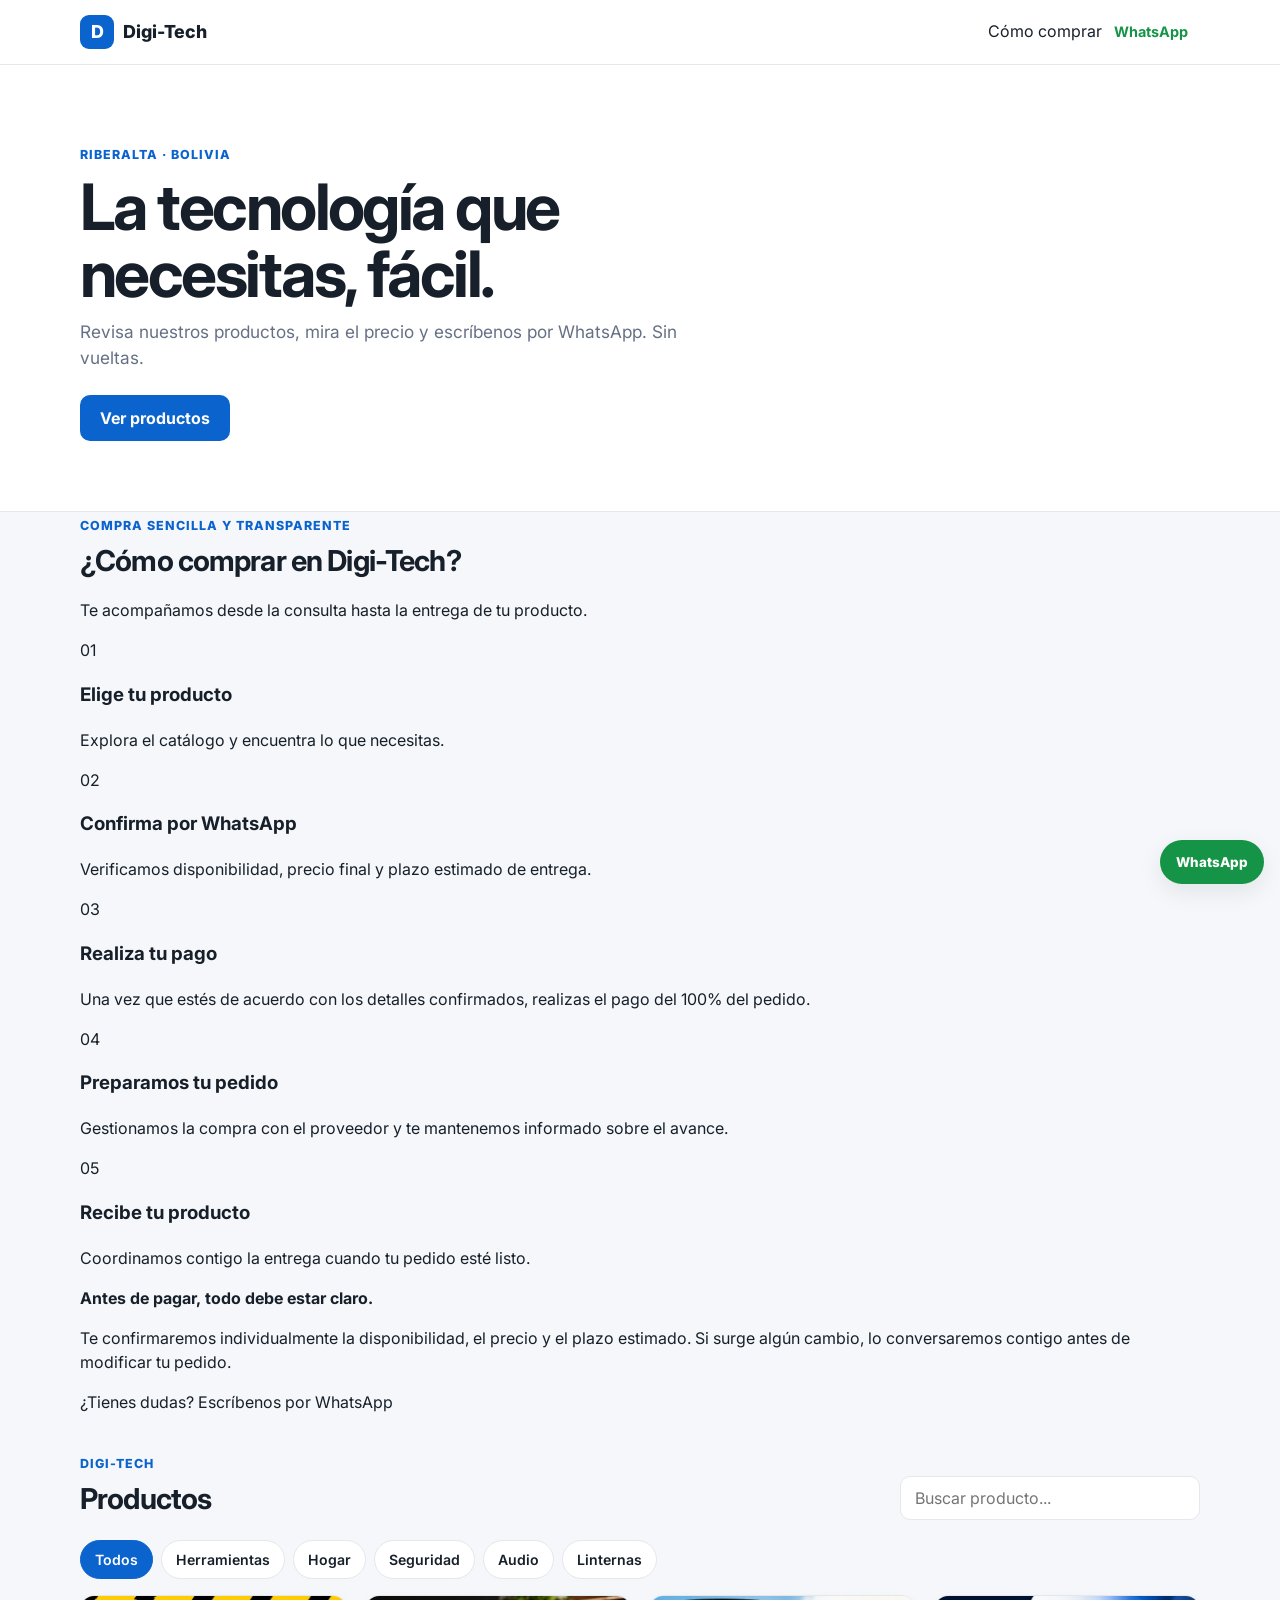
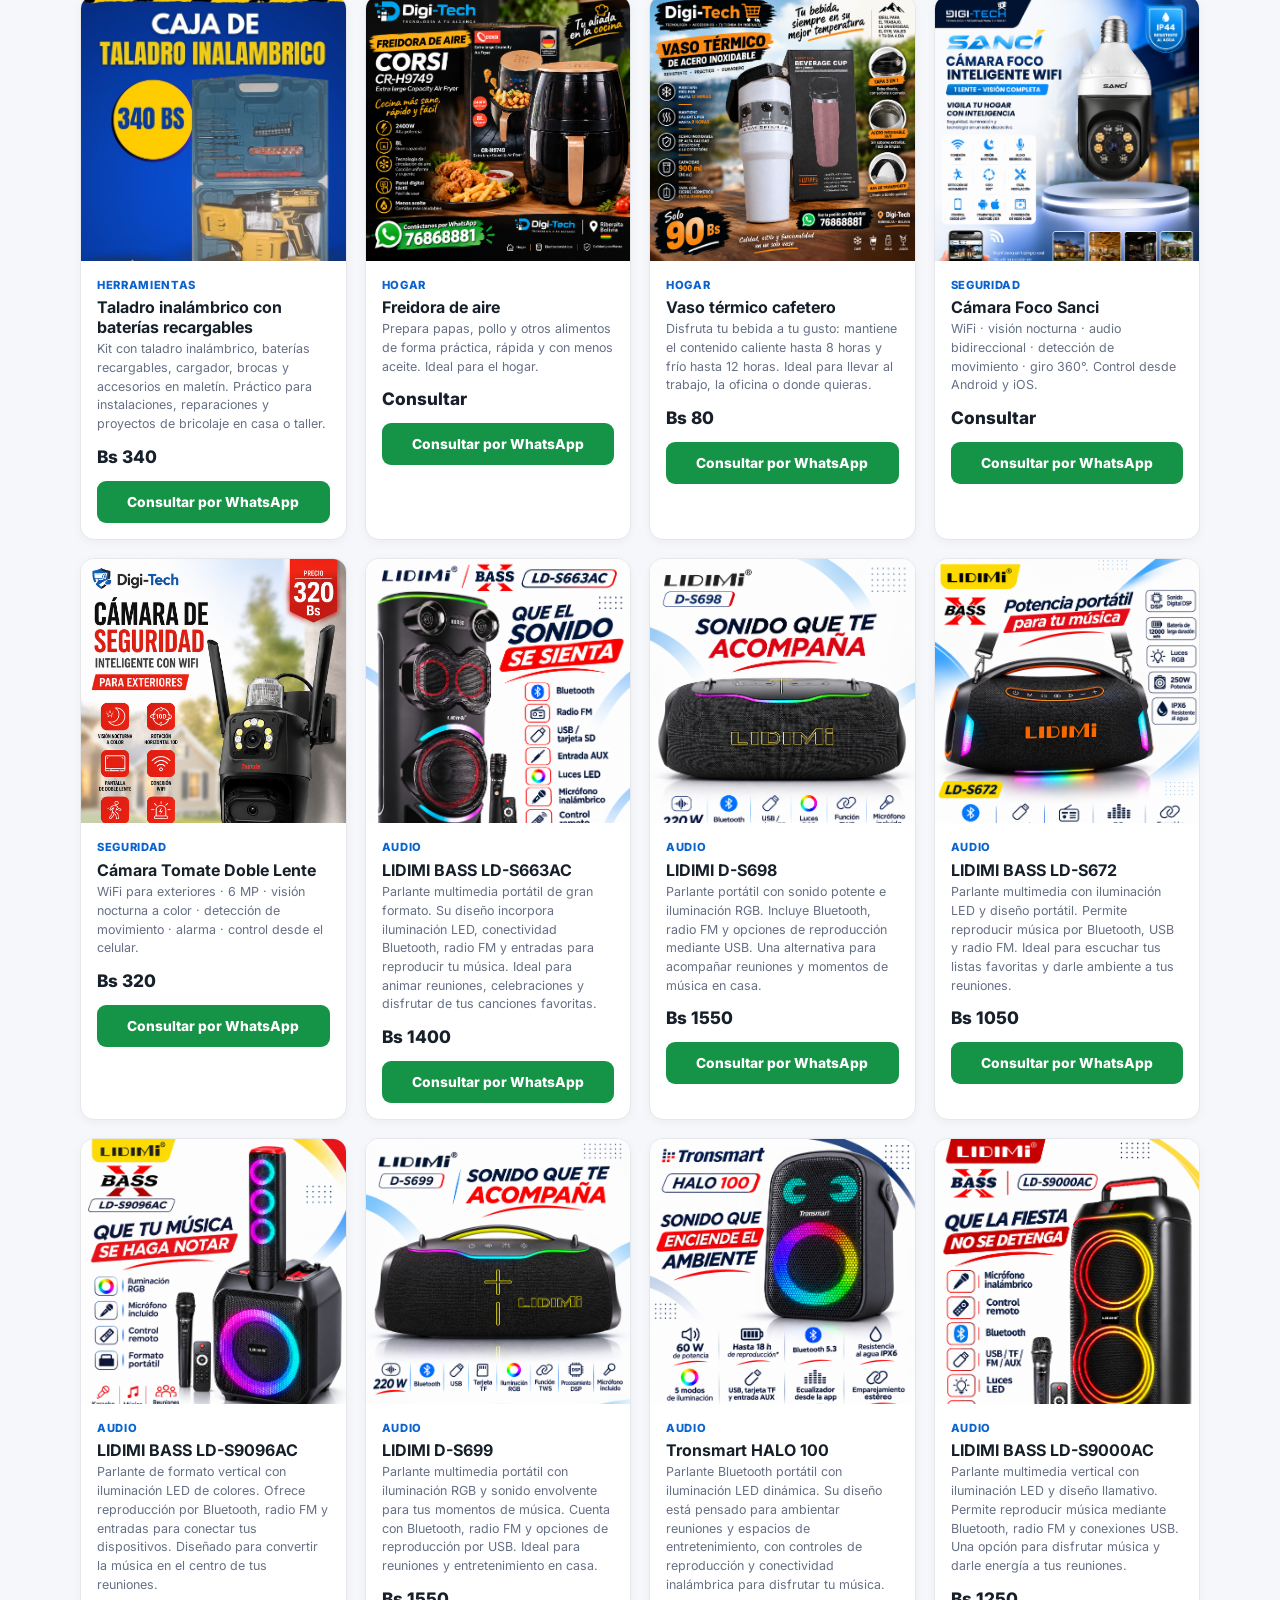
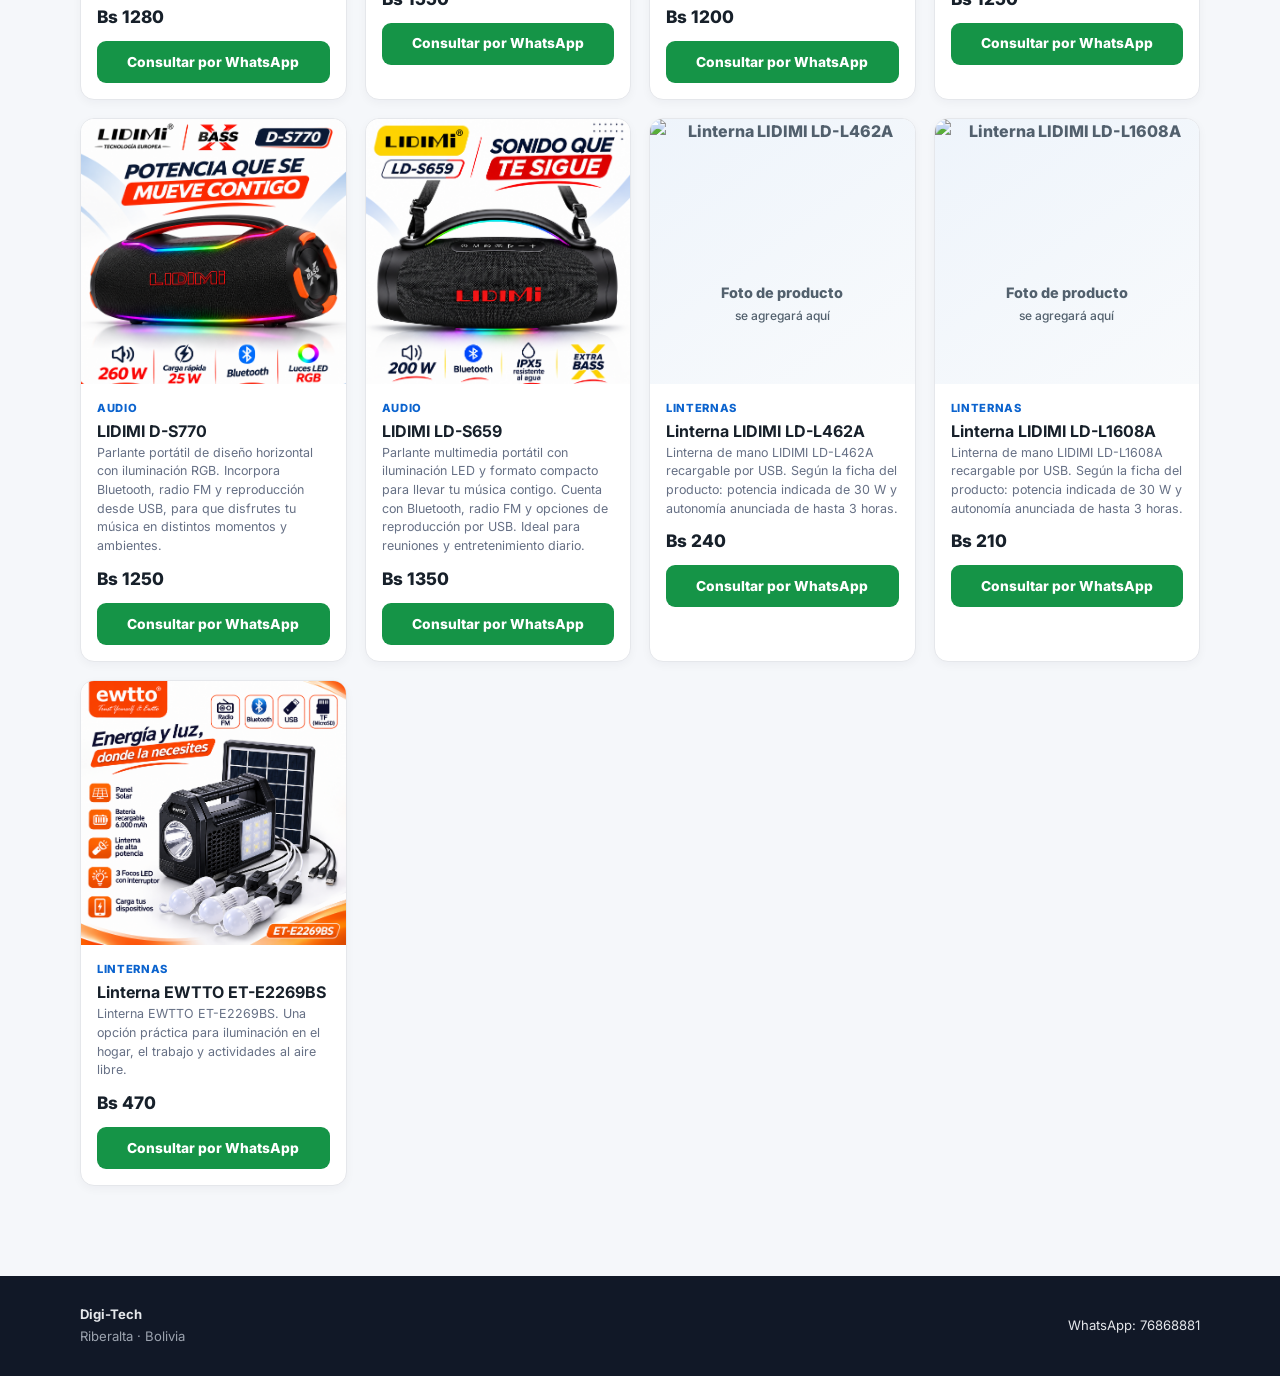
==== index.html @ 5ad784a1 "Add transparent how-to-buy section to catalog" ====
<!doctype html>
<html lang="es">
<head>
  <meta charset="UTF-8">
  <meta name="viewport" content="width=device-width, initial-scale=1.0">
  <meta name="description" content="Digi-Tech Riberalta - tecnología y accesorios. Compra fácil por WhatsApp.">
  <meta name="theme-color" content="#0b63ce">
  <title>Digi-Tech Riberalta</title>
  <link rel="preconnect" href="https://fonts.googleapis.com">
  <link rel="preconnect" href="https://fonts.gstatic.com" crossorigin>
  <link href="https://fonts.googleapis.com/css2?family=Inter:wght@400;500;600;700;800&display=swap" rel="stylesheet">
  <link rel="stylesheet" href="styles.css?v=3">
</head>
<body>
  <header class="site-header">
    <div class="container header-inner">
      <a class="brand" href="#inicio" aria-label="Digi-Tech inicio">
        <span class="brand-mark">D</span>
        <span>Digi-Tech</span>
      </a>
      <nav class="header-actions" aria-label="Navegación principal"><a class="header-howto" href="#como-comprar">Cómo comprar</a><a class="header-whatsapp" href="https://wa.me/59176868881" target="_blank" rel="noopener">WhatsApp</a></nav>
    </div>
  </header>

  <main id="inicio">
    <section class="hero">
      <div class="container hero-inner">
        <div>
          <span class="eyebrow">Riberalta · Bolivia</span>
          <h1>La tecnología que necesitas, fácil.</h1>
          <p>Revisa nuestros productos, mira el precio y escríbenos por WhatsApp. Sin vueltas.</p>
          <a class="primary-button" href="#productos">Ver productos</a>
        </div>
      </div>
    </section>

    <section class="how-to-buy" id="como-comprar">
      <div class="container">
        <div class="how-to-heading">
          <span class="eyebrow">Compra sencilla y transparente</span>
          <h2>¿Cómo comprar en Digi-Tech?</h2>
          <p>Te acompañamos desde la consulta hasta la entrega de tu producto.</p>
        </div>
        <div class="buy-steps">
          <article class="buy-step"><span class="step-number">01</span><div><h3>Elige tu producto</h3><p>Explora el catálogo y encuentra lo que necesitas.</p></div></article>
          <article class="buy-step"><span class="step-number">02</span><div><h3>Confirma por WhatsApp</h3><p>Verificamos disponibilidad, precio final y plazo estimado de entrega.</p></div></article>
          <article class="buy-step"><span class="step-number">03</span><div><h3>Realiza tu pago</h3><p>Una vez que estés de acuerdo con los detalles confirmados, realizas el pago del 100% del pedido.</p></div></article>
          <article class="buy-step"><span class="step-number">04</span><div><h3>Preparamos tu pedido</h3><p>Gestionamos la compra con el proveedor y te mantenemos informado sobre el avance.</p></div></article>
          <article class="buy-step"><span class="step-number">05</span><div><h3>Recibe tu producto</h3><p>Coordinamos contigo la entrega cuando tu pedido esté listo.</p></div></article>
        </div>
        <div class="buy-note">
          <strong>Antes de pagar, todo debe estar claro.</strong>
          <p>Te confirmaremos individualmente la disponibilidad, el precio y el plazo estimado. Si surge algún cambio, lo conversaremos contigo antes de modificar tu pedido.</p>
        </div>
        <a class="howto-contact" href="https://wa.me/59176868881?text=Hola%20Digi-Tech%2C%20quiero%20conocer%20el%20proceso%20de%20compra." target="_blank" rel="noopener">¿Tienes dudas? Escríbenos por WhatsApp</a>
      </div>
    </section>

    <section class="catalog container" id="productos">
      <div class="section-heading">
        <div>
          <span class="eyebrow">Digi-Tech</span>
          <h2>Productos</h2>
        </div>
        <label class="search-box">
          <span class="sr-only">Buscar producto</span>
          <input id="searchInput" type="search" placeholder="Buscar producto..." autocomplete="off">
        </label>
      </div>

      <div class="category-bar" id="categoryBar" aria-label="Categorías"></div>
      <div class="product-grid" id="productGrid"></div>
      <p class="empty-state" id="emptyState" hidden>No encontramos ese producto. Prueba con otro nombre.</p>
    </section>
  </main>

  <a class="floating-whatsapp" href="https://wa.me/59176868881" target="_blank" rel="noopener" aria-label="Contactar por WhatsApp">WhatsApp</a>

  <footer class="site-footer">
    <div class="container footer-inner">
      <div>
        <strong>Digi-Tech</strong>
        <span>Riberalta · Bolivia</span>
      </div>
      <a href="https://wa.me/59176868881" target="_blank" rel="noopener">WhatsApp: 76868881</a>
    </div>
  </footer>

  <script src="catalog.js?v=3"></script>
  <script src="app.js?v=3"></script>
</body>
</html>
---- styles.css ----
:root {
  --text: #17202a;
  --muted: #667085;
  --surface: #ffffff;
  --soft: #f5f7fa;
  --border: #e5e7eb;
  --brand: #0b63ce;
  --brand-dark: #084c9e;
  --success: #159447;
  --shadow: 0 8px 24px rgba(16, 24, 40, .08);
}

* { box-sizing: border-box; }
html { scroll-behavior: smooth; }
body { margin: 0; font-family: Inter, system-ui, sans-serif; color: var(--text); background: var(--soft); line-height: 1.5; }
body.modal-open { overflow: hidden; }
a { color: inherit; text-decoration: none; }
button, input { font: inherit; }
.container { width: min(1120px, calc(100% - 28px)); margin: 0 auto; }
.sr-only { position: absolute; width: 1px; height: 1px; padding: 0; margin: -1px; overflow: hidden; clip: rect(0,0,0,0); white-space: nowrap; border: 0; }

.site-header { position: sticky; top: 0; z-index: 20; background: rgba(255,255,255,.96); border-bottom: 1px solid var(--border); backdrop-filter: blur(10px); }
.header-inner { min-height: 64px; display: flex; align-items: center; justify-content: space-between; gap: 16px; }
.brand { display: inline-flex; align-items: center; gap: 9px; font-weight: 800; font-size: 1.12rem; }
.brand-mark { display: grid; place-items: center; width: 34px; height: 34px; border-radius: 9px; color: white; background: var(--brand); }
.header-whatsapp { min-height: 40px; display: inline-flex; align-items: center; padding: 0 12px; border-radius: 9px; color: var(--success); font-size: .9rem; font-weight: 700; }
.header-whatsapp:hover { background: #edf9f1; }

.hero { background: var(--surface); border-bottom: 1px solid var(--border); }
.hero-inner { padding: 46px 0 42px; }
.eyebrow { display: inline-block; color: var(--brand); font-size: .78rem; font-weight: 800; letter-spacing: .08em; text-transform: uppercase; }
h1 { max-width: 650px; margin: 9px 0 12px; font-size: clamp(2rem, 7vw, 4rem); line-height: 1.04; letter-spacing: -.04em; }
.hero p { max-width: 620px; margin: 0 0 24px; color: var(--muted); font-size: 1rem; }
.primary-button { display: inline-flex; min-height: 46px; align-items: center; justify-content: center; padding: 0 20px; border-radius: 10px; color: white; background: var(--brand); font-weight: 700; }
.primary-button:hover { background: var(--brand-dark); }

.catalog { padding: 36px 0 90px; }
.section-heading { display: flex; align-items: end; justify-content: space-between; gap: 18px; margin-bottom: 18px; }
h2 { margin: 3px 0 0; font-size: 1.8rem; letter-spacing: -.03em; }
.search-box input { width: min(300px, 55vw); height: 44px; padding: 0 14px; border: 1px solid var(--border); border-radius: 10px; outline: none; background: white; }
.search-box input:focus { border-color: var(--brand); box-shadow: 0 0 0 3px rgba(11,99,206,.1); }
.category-bar { display: flex; gap: 8px; overflow-x: auto; padding: 2px 0 16px; scrollbar-width: none; }
.category-bar::-webkit-scrollbar { display: none; }
.category-button { flex: 0 0 auto; border: 1px solid var(--border); background: white; color: var(--text); border-radius: 999px; padding: 8px 14px; cursor: pointer; font-weight: 600; font-size: .88rem; }
.category-button.active { border-color: var(--brand); color: white; background: var(--brand); }
.category-button:focus-visible, .primary-button:focus-visible, .whatsapp-button:focus-visible, .header-whatsapp:focus-visible, .floating-whatsapp:focus-visible, .product-image:focus-visible { outline: 3px solid rgba(11,99,206,.3); outline-offset: 2px; }

.product-grid { display: grid; grid-template-columns: repeat(2, minmax(0, 1fr)); gap: 12px; }
.product-card { min-width: 0; overflow: hidden; background: white; border: 1px solid var(--border); border-radius: 14px; box-shadow: 0 3px 10px rgba(16,24,40,.04); }
.product-image { width: 100%; aspect-ratio: 1 / 1; display: grid; place-items: center; overflow: hidden; padding: 0; border: 0; cursor: zoom-in; background: linear-gradient(145deg, #eef4fb, #f8fafc); color: #52606d; font-weight: 800; text-align: center; }
.product-image img { width: 100%; height: 100%; display: block; object-fit: cover; }
.product-image span { max-width: 90%; padding: 18px; font-size: .9rem; }
.product-image small { font-weight: 500; }
.product-info { padding: 13px; }
.product-category { color: var(--brand); font-size: .7rem; font-weight: 800; text-transform: uppercase; letter-spacing: .06em; }
.product-name { margin: 4px 0 3px; font-size: 1rem; line-height: 1.25; }
.product-description { min-height: 42px; margin: 0 0 10px; color: var(--muted); font-size: .78rem; }
.product-price { margin-bottom: 11px; font-size: 1.08rem; font-weight: 800; }
.whatsapp-button { display: flex; min-height: 42px; align-items: center; justify-content: center; padding: 9px 14px; border-radius: 9px; color: white; background: var(--success); font-size: .86rem; font-weight: 800; text-align: center; line-height: 1.2; }
.whatsapp-button:hover { filter: brightness(.95); }
.empty-state { padding: 32px 10px; color: var(--muted); text-align: center; }

.image-modal[hidden] { display: none; }
.image-modal { position: fixed; inset: 0; z-index: 100; display: grid; place-items: center; padding: 20px; }
.image-modal-backdrop { position: absolute; inset: 0; background: rgba(0,0,0,.82); cursor: zoom-out; }
.image-modal-content { position: relative; z-index: 1; display: flex; align-items: center; justify-content: center; width: min(100%, 900px); height: min(92vh, 900px); }
.image-modal-content img { max-width: 100%; max-height: 100%; width: auto; height: auto; object-fit: contain; border-radius: 10px; box-shadow: var(--shadow); }
.image-modal-close { position: absolute; top: -6px; right: -6px; z-index: 2; width: 42px; height: 42px; border: 0; border-radius: 50%; cursor: pointer; color: var(--text); background: white; font-size: 1.8rem; line-height: 1; box-shadow: var(--shadow); }

.floating-whatsapp { position: fixed; right: 16px; bottom: 16px; z-index: 30; padding: 12px 16px; border-radius: 999px; color: white; background: var(--success); box-shadow: var(--shadow); font-size: .84rem; font-weight: 800; }
.site-footer { background: #111827; color: #e5e7eb; }
.footer-inner { min-height: 100px; display: flex; align-items: center; justify-content: space-between; gap: 20px; font-size: .82rem; }
.footer-inner div { display: grid; gap: 2px; }
.footer-inner span { color: #9ca3af; }

@media (min-width: 700px) {
  .container { width: min(1120px, calc(100% - 48px)); }
  .hero-inner { padding: 76px 0 70px; }
  .hero p { font-size: 1.08rem; }
  .product-grid { grid-template-columns: repeat(3, minmax(0, 1fr)); gap: 18px; }
  .product-info { padding: 16px; }
}

@media (min-width: 980px) {
  .product-grid { grid-template-columns: repeat(4, minmax(0, 1fr)); }
}

@media (max-width: 520px) {
  .section-heading { display: block; }
  .search-box { display: block; margin-top: 14px; }
  .search-box input { width: 100%; }
  .footer-inner { padding: 18px 0; align-items: flex-start; flex-direction: column; }
  .image-modal { padding: 12px; }
  .image-modal-content { width: 100%; height: 94vh; }
  .image-modal-close { top: 0; right: 0; }
}
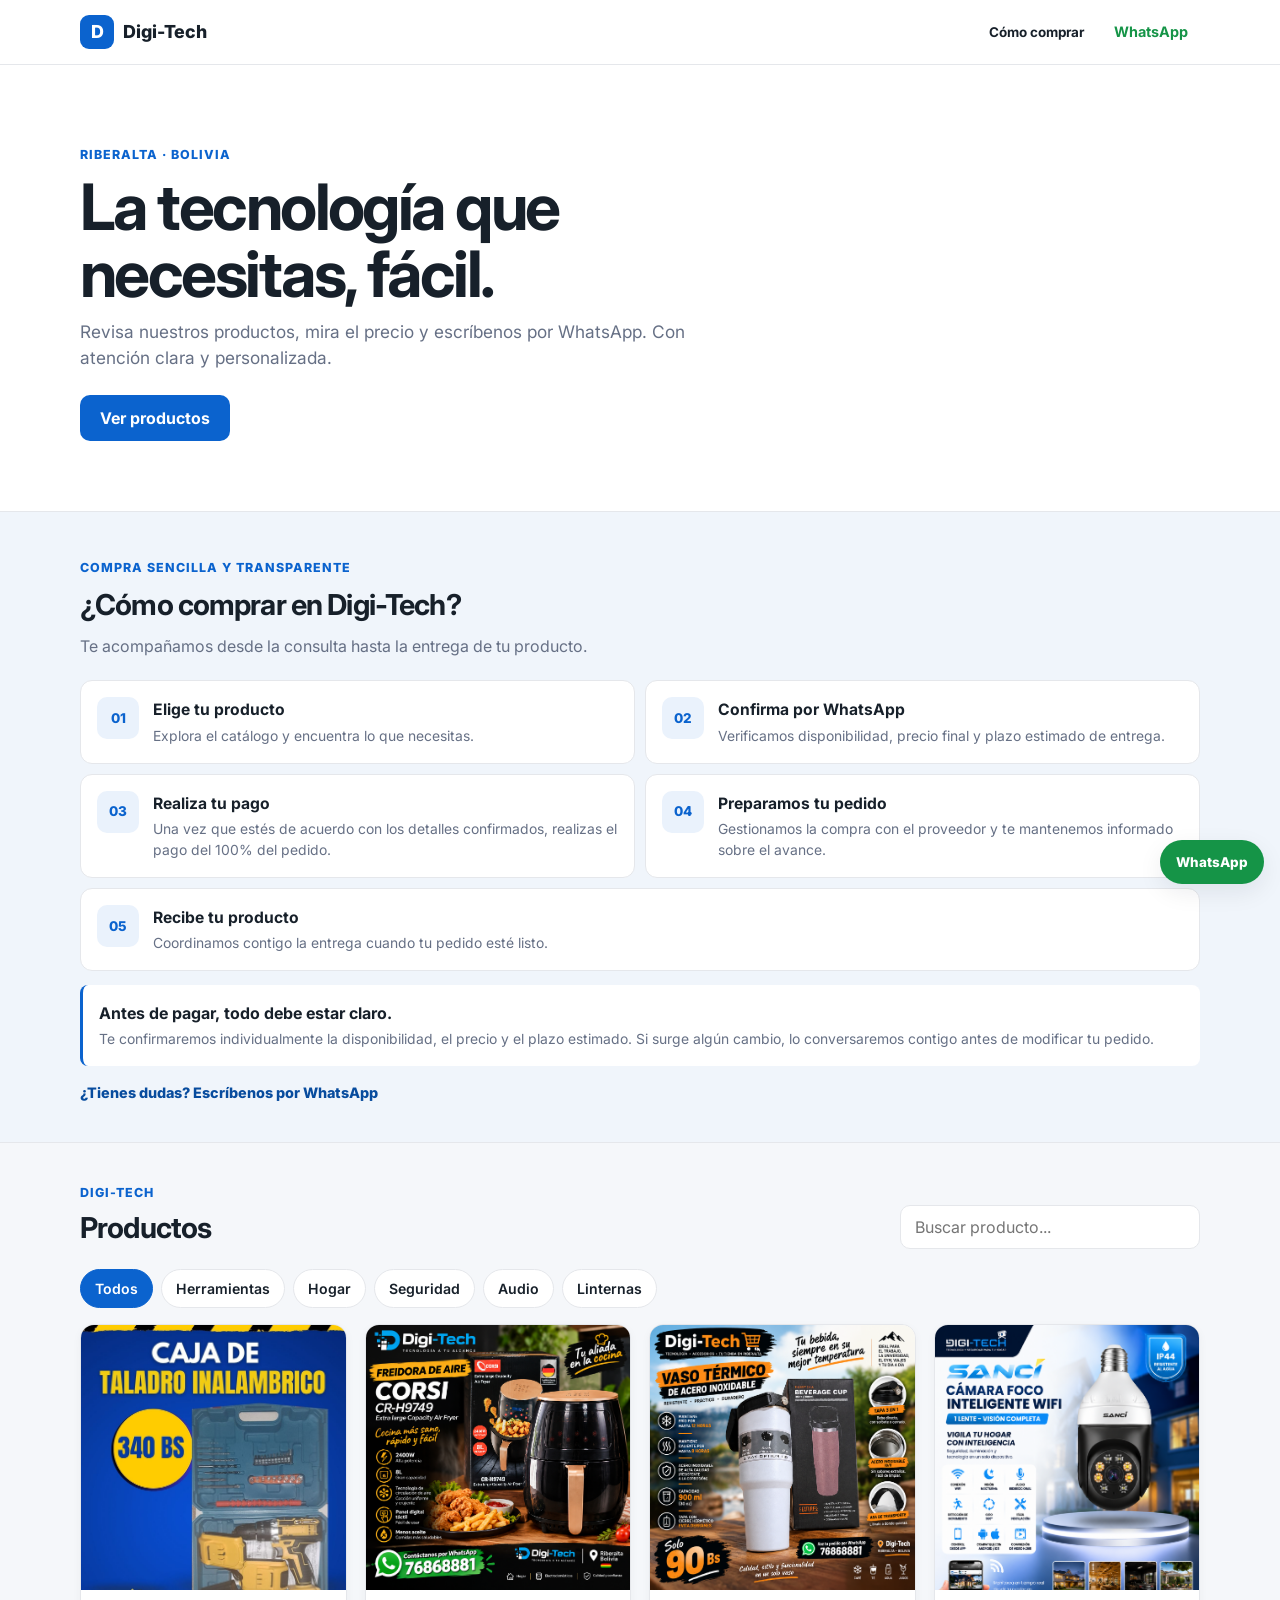
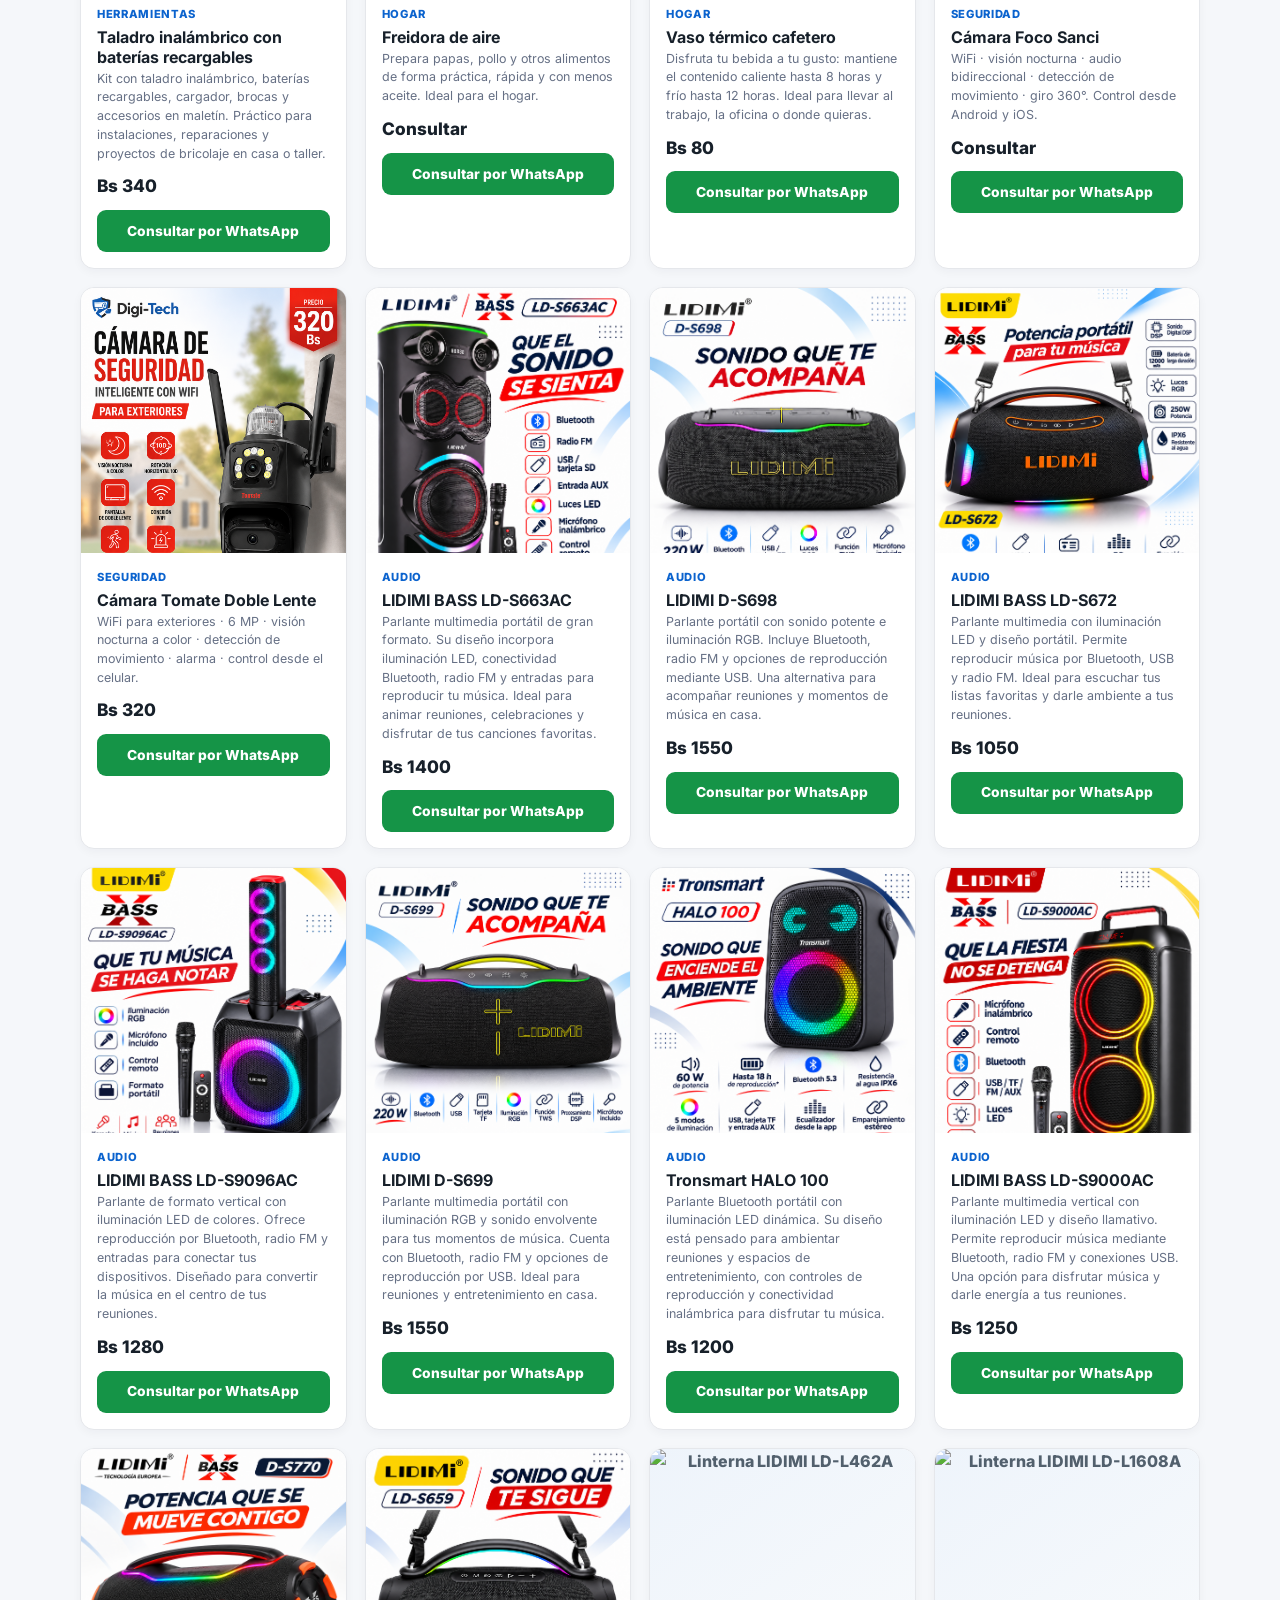
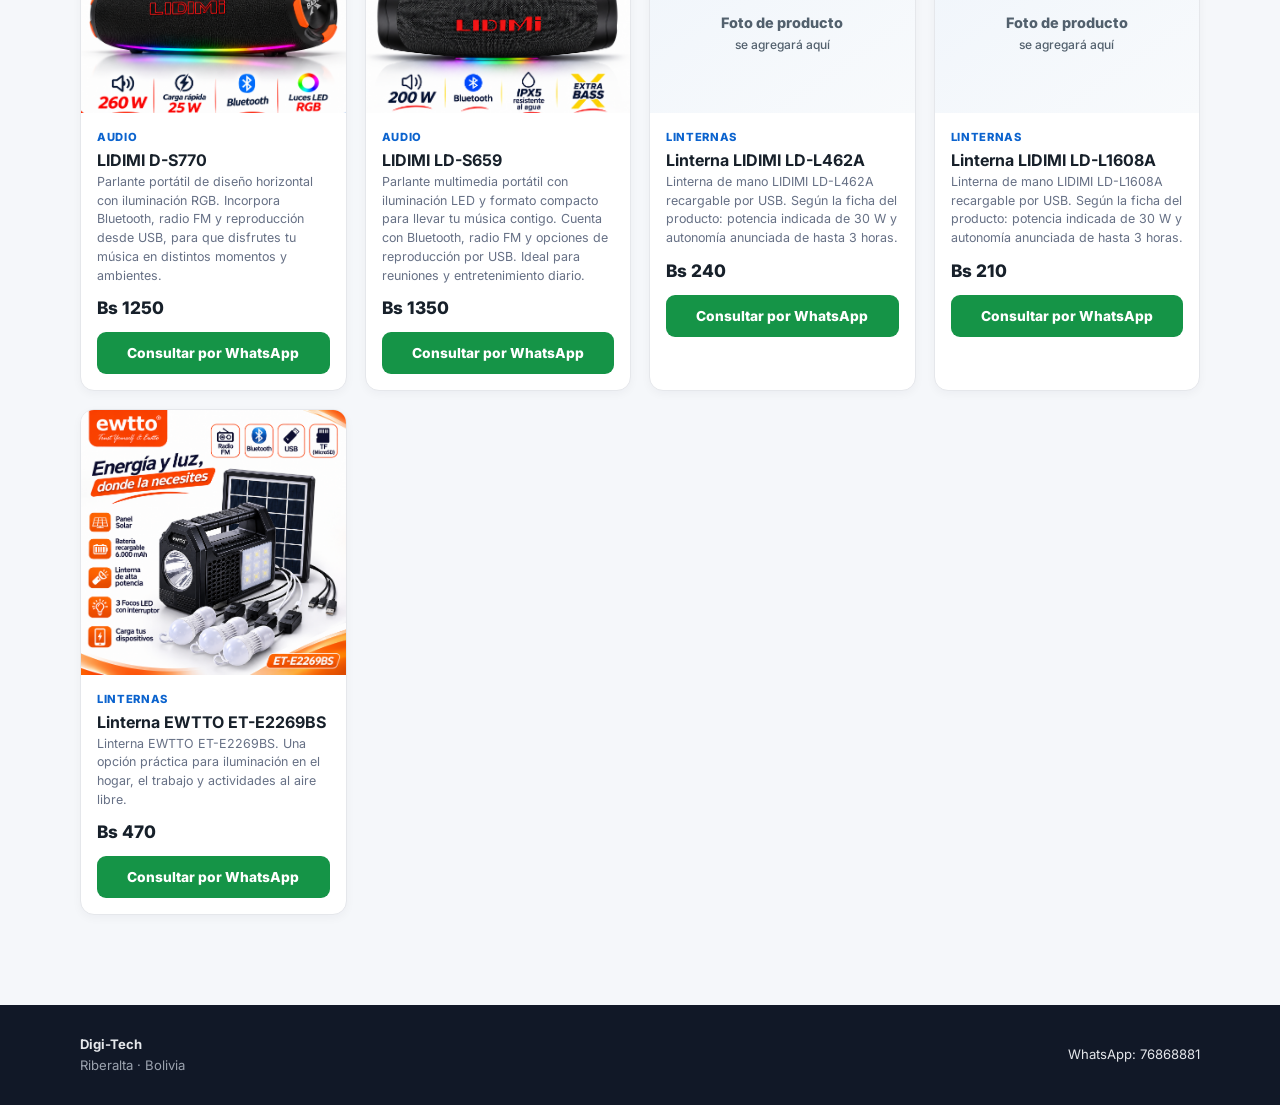
==== commit bb9e3dcd: "Replace informal hero wording with formal phrase" ====
--- a/index.html
+++ b/index.html
@@ -28,7 +28,7 @@
         <div>
           <span class="eyebrow">Riberalta · Bolivia</span>
           <h1>La tecnología que necesitas, fácil.</h1>
-          <p>Revisa nuestros productos, mira el precio y escríbenos por WhatsApp. Sin vueltas.</p>
+          <p>Revisa nuestros productos, mira el precio y escríbenos por WhatsApp. Con atención clara y personalizada.</p>
           <a class="primary-button" href="#productos">Ver productos</a>
         </div>
       </div>
--- a/styles.css
+++ b/styles.css
@@ -33,6 +33,25 @@
 .hero p { max-width: 620px; margin: 0 0 24px; color: var(--muted); font-size: 1rem; }
 .primary-button { display: inline-flex; min-height: 46px; align-items: center; justify-content: center; padding: 0 20px; border-radius: 10px; color: white; background: var(--brand); font-weight: 700; }
 .primary-button:hover { background: var(--brand-dark); }
+
+.header-actions { display: flex; align-items: center; gap: 8px; }
+.header-howto { display: inline-flex; min-height: 40px; align-items: center; padding: 0 10px; border-radius: 9px; color: var(--text); font-size: .84rem; font-weight: 700; }
+.header-howto:hover { background: var(--soft); }
+
+.how-to-buy { padding: 42px 0 38px; background: #f0f5fb; border-bottom: 1px solid var(--border); scroll-margin-top: 76px; }
+.how-to-heading { max-width: 650px; margin-bottom: 22px; }
+.how-to-heading h2 { margin: 5px 0 8px; }
+.how-to-heading p { margin: 0; color: var(--muted); }
+.buy-steps { display: grid; grid-template-columns: 1fr; gap: 10px; }
+.buy-step { display: flex; align-items: flex-start; gap: 14px; padding: 16px; background: white; border: 1px solid var(--border); border-radius: 12px; }
+.step-number { flex: 0 0 42px; display: grid; place-items: center; width: 42px; height: 42px; border-radius: 10px; color: var(--brand); background: #eaf2fc; font-size: .84rem; font-weight: 800; }
+.buy-step h3 { margin: 1px 0 4px; font-size: .98rem; }
+.buy-step p { margin: 0; color: var(--muted); font-size: .87rem; }
+.buy-note { margin-top: 14px; padding: 16px; border-left: 3px solid var(--brand); border-radius: 8px; background: white; }
+.buy-note strong { display: block; margin-bottom: 4px; }
+.buy-note p { margin: 0; color: var(--muted); font-size: .87rem; }
+.howto-contact { display: inline-flex; margin-top: 16px; color: var(--brand-dark); font-size: .9rem; font-weight: 800; }
+.howto-contact:hover { text-decoration: underline; }
 
 .catalog { padding: 36px 0 90px; }
 .section-heading { display: flex; align-items: end; justify-content: space-between; gap: 18px; margin-bottom: 18px; }
@@ -74,6 +93,8 @@
 .footer-inner span { color: #9ca3af; }
 
 @media (min-width: 700px) {
+  .buy-steps { grid-template-columns: repeat(2, minmax(0, 1fr)); }
+  .buy-step:last-child { grid-column: 1 / -1; }
   .container { width: min(1120px, calc(100% - 48px)); }
   .hero-inner { padding: 76px 0 70px; }
   .hero p { font-size: 1.08rem; }
@@ -86,6 +107,10 @@
 }
 
 @media (max-width: 520px) {
+  .header-actions { gap: 2px; }
+  .header-howto { padding: 0 7px; font-size: .76rem; }
+  .header-whatsapp { padding: 0 8px; font-size: .82rem; }
+  .how-to-buy { padding: 34px 0 30px; }
   .section-heading { display: block; }
   .search-box { display: block; margin-top: 14px; }
   .search-box input { width: 100%; }
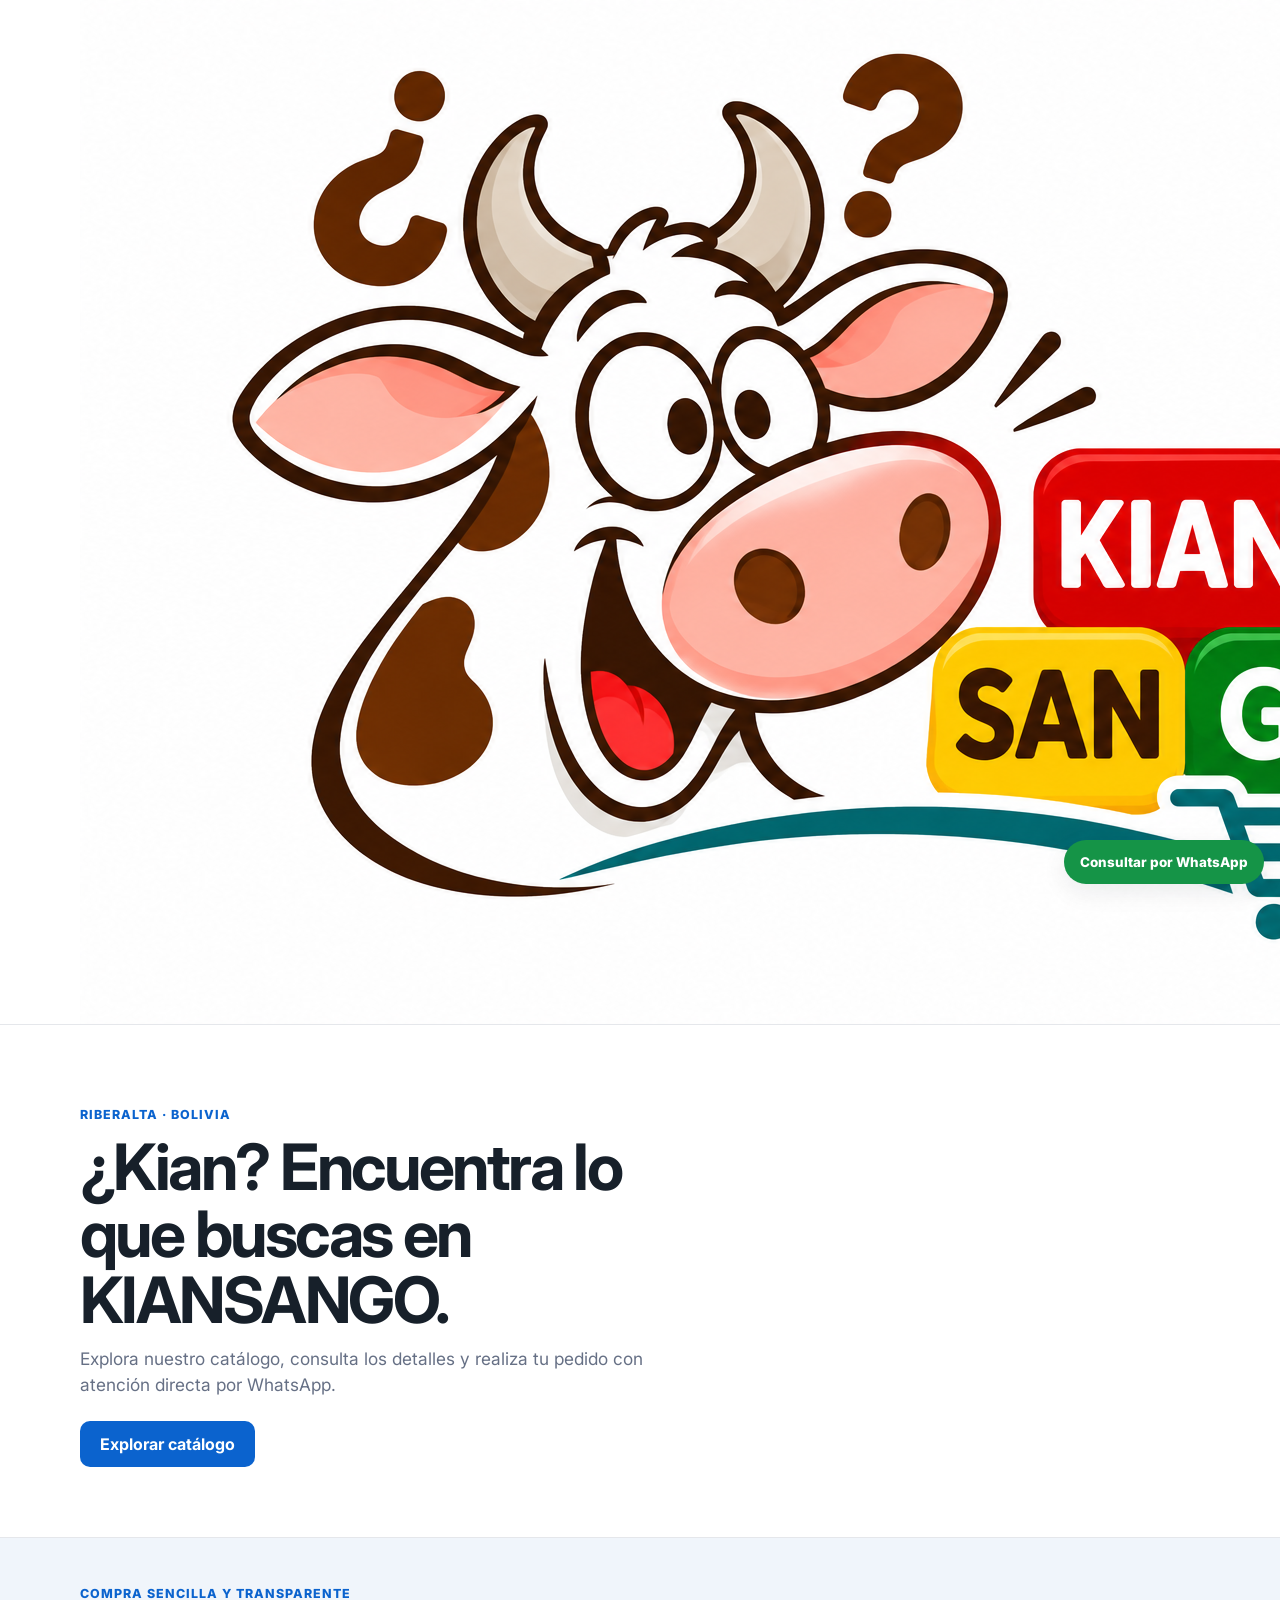
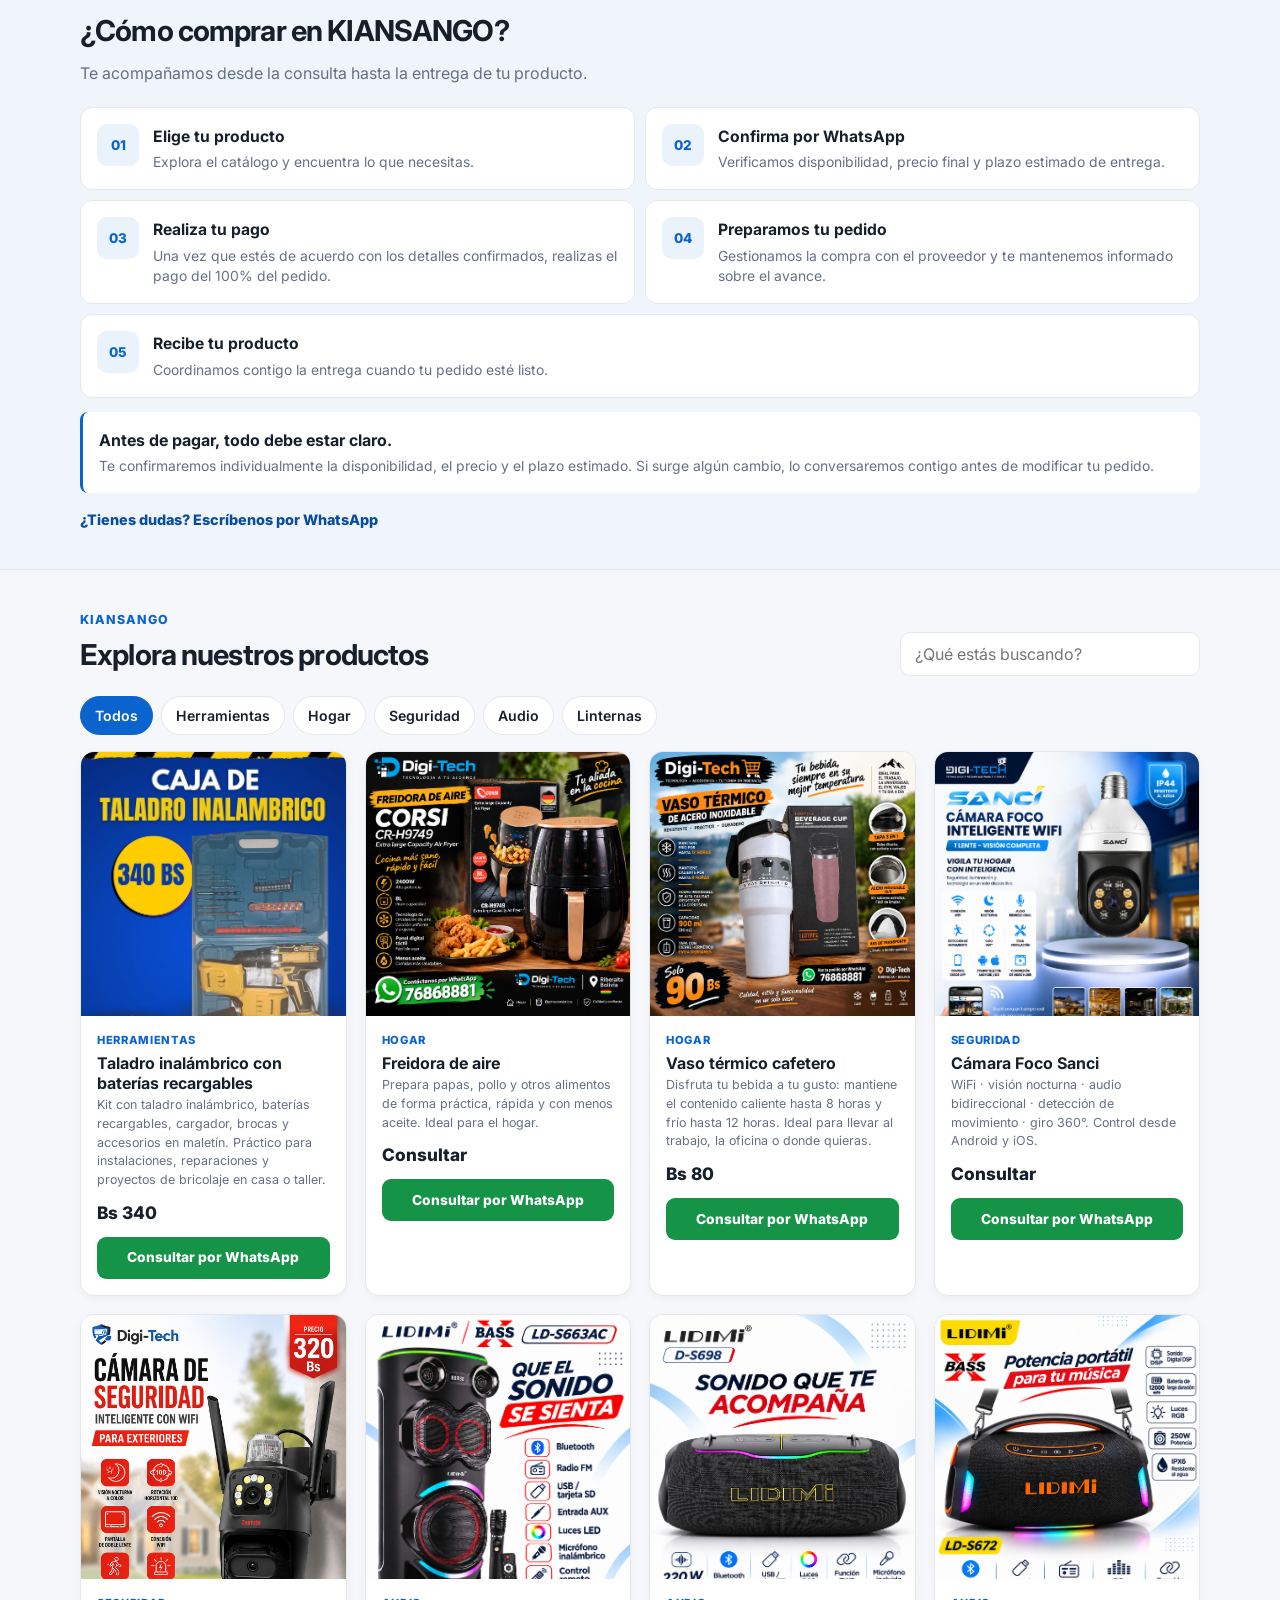
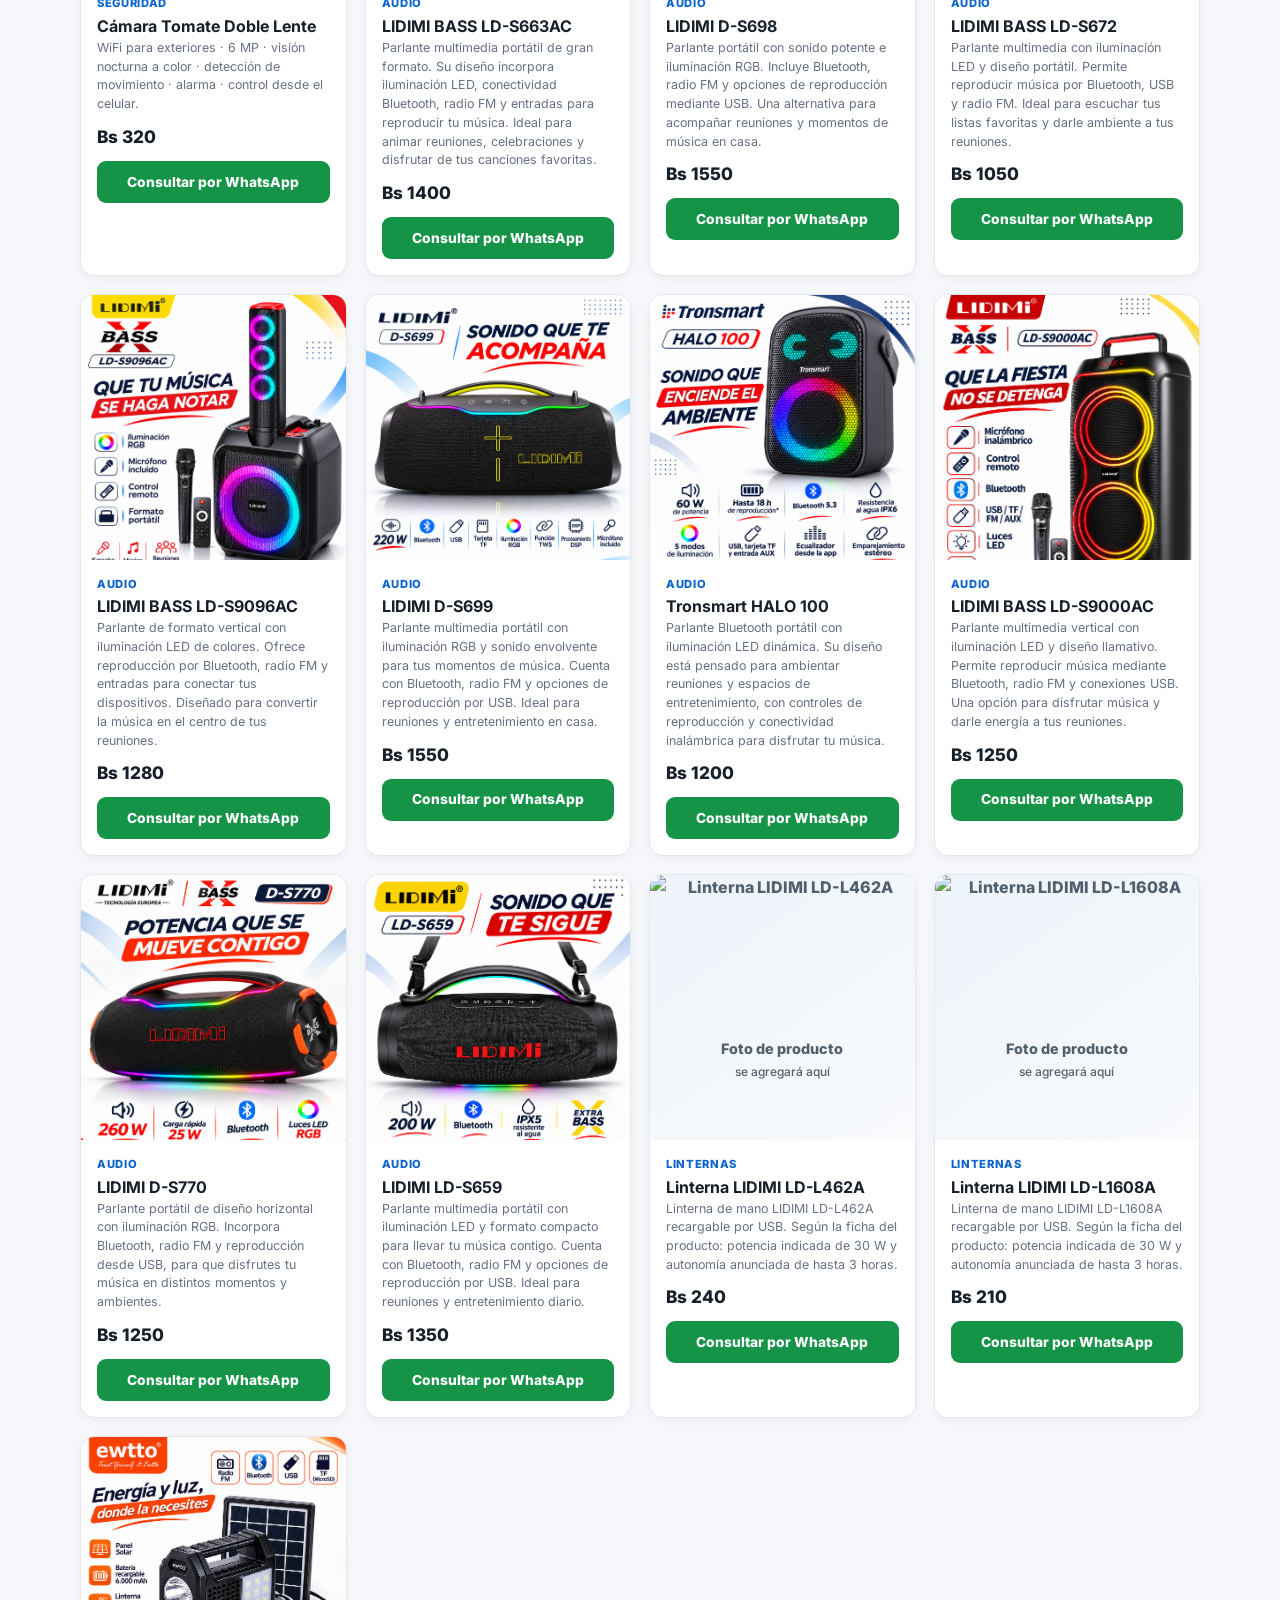
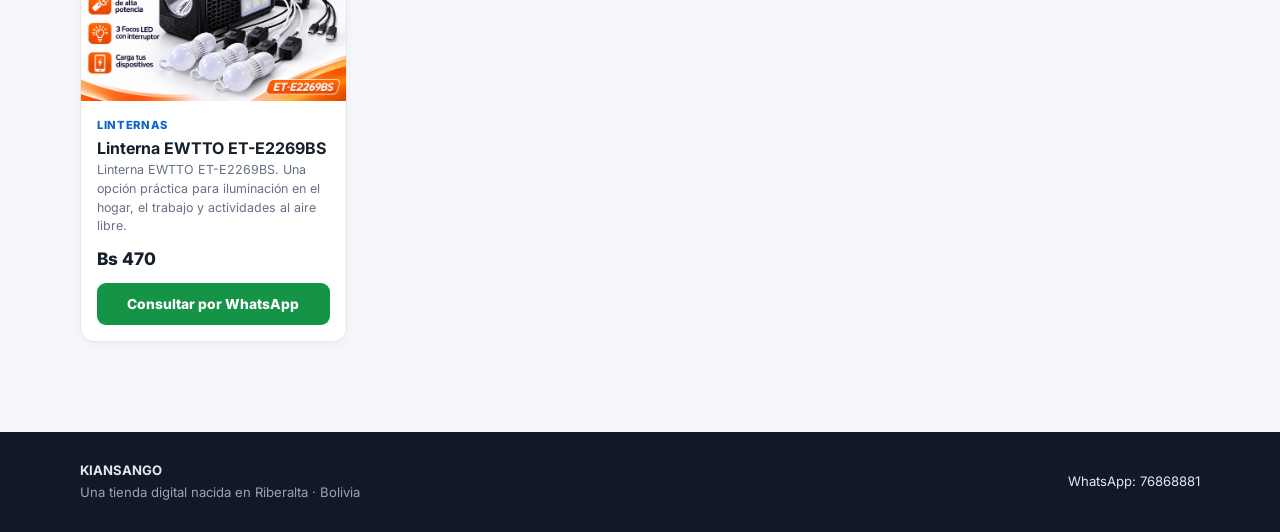
==== commit 90aa5850: "Rebrand storefront as Kiansango" ====
--- a/index.html
+++ b/index.html
@@ -3,34 +3,34 @@
 <head>
   <meta charset="UTF-8">
   <meta name="viewport" content="width=device-width, initial-scale=1.0">
-  <meta name="description" content="Digi-Tech Riberalta - tecnología y accesorios. Compra fácil por WhatsApp.">
-  <meta name="theme-color" content="#0b63ce">
-  <title>Digi-Tech Riberalta</title>
+  <meta name="description" content="KIANSANGO, tienda digital de Riberalta, Bolivia. Explora productos y compra con atención por WhatsApp.">
+  <meta name="theme-color" content="#167f7e">
+  <title>KIANSANGO | Tienda digital</title>
   <link rel="preconnect" href="https://fonts.googleapis.com">
   <link rel="preconnect" href="https://fonts.gstatic.com" crossorigin>
   <link href="https://fonts.googleapis.com/css2?family=Inter:wght@400;500;600;700;800&display=swap" rel="stylesheet">
-  <link rel="stylesheet" href="styles.css?v=3">
+  <link rel="stylesheet" href="styles.css?v=4">
 </head>
 <body>
   <header class="site-header">
     <div class="container header-inner">
-      <a class="brand" href="#inicio" aria-label="Digi-Tech inicio">
-        <span class="brand-mark">D</span>
-        <span>Digi-Tech</span>
+      <a class="brand" href="#inicio" aria-label="KIANSANGO inicio">
+        <img src="images/branding/kiansango-logo.png" alt="KIANSANGO" class="brand-logo">
       </a>
-      <nav class="header-actions" aria-label="Navegación principal"><a class="header-howto" href="#como-comprar">Cómo comprar</a><a class="header-whatsapp" href="https://wa.me/59176868881" target="_blank" rel="noopener">WhatsApp</a></nav>
+      <nav class="header-actions" aria-label="Navegación principal">
+        <a class="header-howto" href="#como-comprar">Cómo comprar</a>
+        <a class="header-whatsapp" href="https://wa.me/59176868881" target="_blank" rel="noopener">WhatsApp</a>
+      </nav>
     </div>
   </header>
 
   <main id="inicio">
     <section class="hero">
       <div class="container hero-inner">
-        <div>
-          <span class="eyebrow">Riberalta · Bolivia</span>
-          <h1>La tecnología que necesitas, fácil.</h1>
-          <p>Revisa nuestros productos, mira el precio y escríbenos por WhatsApp. Con atención clara y personalizada.</p>
-          <a class="primary-button" href="#productos">Ver productos</a>
-        </div>
+        <span class="eyebrow">Riberalta · Bolivia</span>
+        <h1>¿Kian? Encuentra lo que buscas en KIANSANGO.</h1>
+        <p>Explora nuestro catálogo, consulta los detalles y realiza tu pedido con atención directa por WhatsApp.</p>
+        <a class="primary-button" href="#productos">Explorar catálogo</a>
       </div>
     </section>
 
@@ -38,7 +38,7 @@
       <div class="container">
         <div class="how-to-heading">
           <span class="eyebrow">Compra sencilla y transparente</span>
-          <h2>¿Cómo comprar en Digi-Tech?</h2>
+          <h2>¿Cómo comprar en KIANSANGO?</h2>
           <p>Te acompañamos desde la consulta hasta la entrega de tu producto.</p>
         </div>
         <div class="buy-steps">
@@ -52,41 +52,40 @@
           <strong>Antes de pagar, todo debe estar claro.</strong>
           <p>Te confirmaremos individualmente la disponibilidad, el precio y el plazo estimado. Si surge algún cambio, lo conversaremos contigo antes de modificar tu pedido.</p>
         </div>
-        <a class="howto-contact" href="https://wa.me/59176868881?text=Hola%20Digi-Tech%2C%20quiero%20conocer%20el%20proceso%20de%20compra." target="_blank" rel="noopener">¿Tienes dudas? Escríbenos por WhatsApp</a>
+        <a class="howto-contact" href="https://wa.me/59176868881?text=Hola%20KIANSANGO%2C%20quiero%20conocer%20el%20proceso%20de%20compra." target="_blank" rel="noopener">¿Tienes dudas? Escríbenos por WhatsApp</a>
       </div>
     </section>
 
     <section class="catalog container" id="productos">
       <div class="section-heading">
         <div>
-          <span class="eyebrow">Digi-Tech</span>
-          <h2>Productos</h2>
+          <span class="eyebrow">KIANSANGO</span>
+          <h2>Explora nuestros productos</h2>
         </div>
         <label class="search-box">
           <span class="sr-only">Buscar producto</span>
-          <input id="searchInput" type="search" placeholder="Buscar producto..." autocomplete="off">
+          <input id="searchInput" type="search" placeholder="¿Qué estás buscando?" autocomplete="off">
         </label>
       </div>
-
       <div class="category-bar" id="categoryBar" aria-label="Categorías"></div>
       <div class="product-grid" id="productGrid"></div>
       <p class="empty-state" id="emptyState" hidden>No encontramos ese producto. Prueba con otro nombre.</p>
     </section>
   </main>
 
-  <a class="floating-whatsapp" href="https://wa.me/59176868881" target="_blank" rel="noopener" aria-label="Contactar por WhatsApp">WhatsApp</a>
+  <a class="floating-whatsapp" href="https://wa.me/59176868881" target="_blank" rel="noopener" aria-label="Contactar por WhatsApp">Consultar por WhatsApp</a>
 
   <footer class="site-footer">
     <div class="container footer-inner">
       <div>
-        <strong>Digi-Tech</strong>
-        <span>Riberalta · Bolivia</span>
+        <strong>KIANSANGO</strong>
+        <span>Una tienda digital nacida en Riberalta · Bolivia</span>
       </div>
       <a href="https://wa.me/59176868881" target="_blank" rel="noopener">WhatsApp: 76868881</a>
     </div>
   </footer>
 
-  <script src="catalog.js?v=3"></script>
-  <script src="app.js?v=3"></script>
+  <script src="catalog.js?v=4"></script>
+  <script src="app.js?v=4"></script>
 </body>
-</html>
+</html>
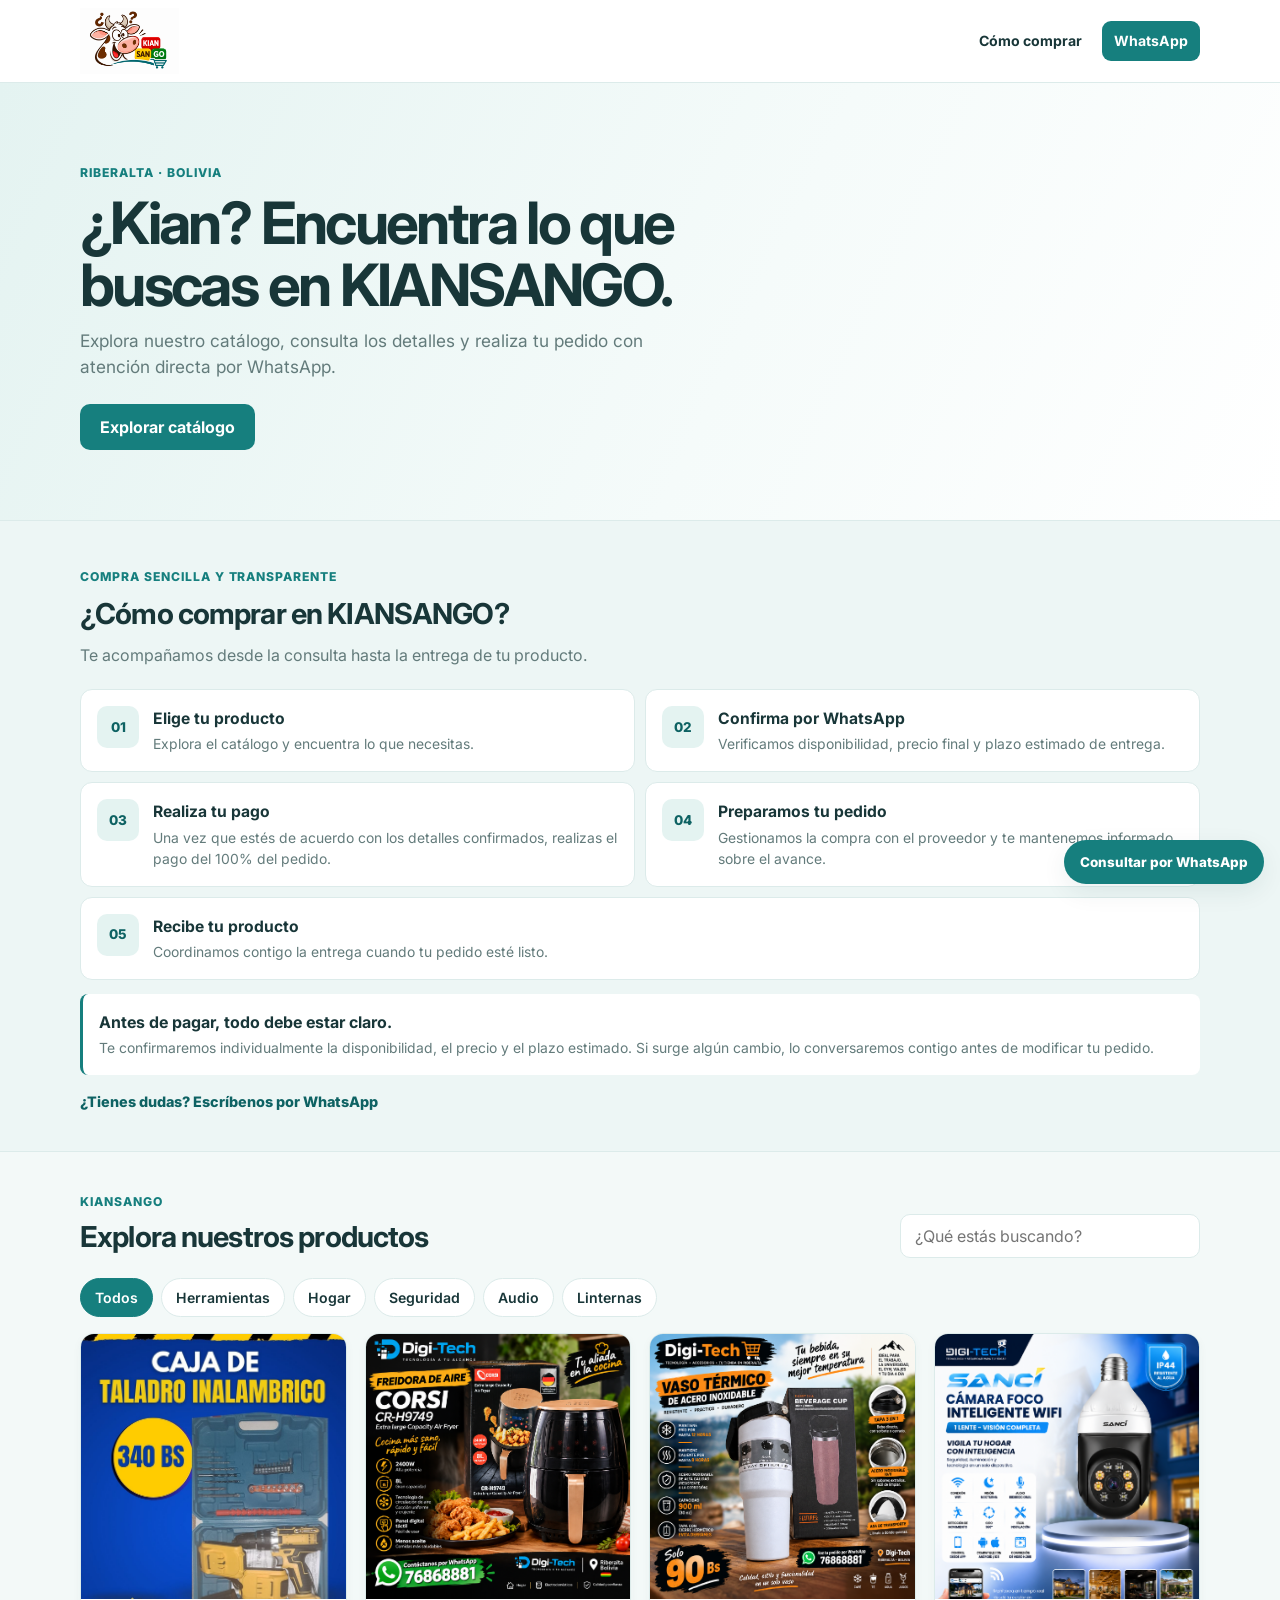
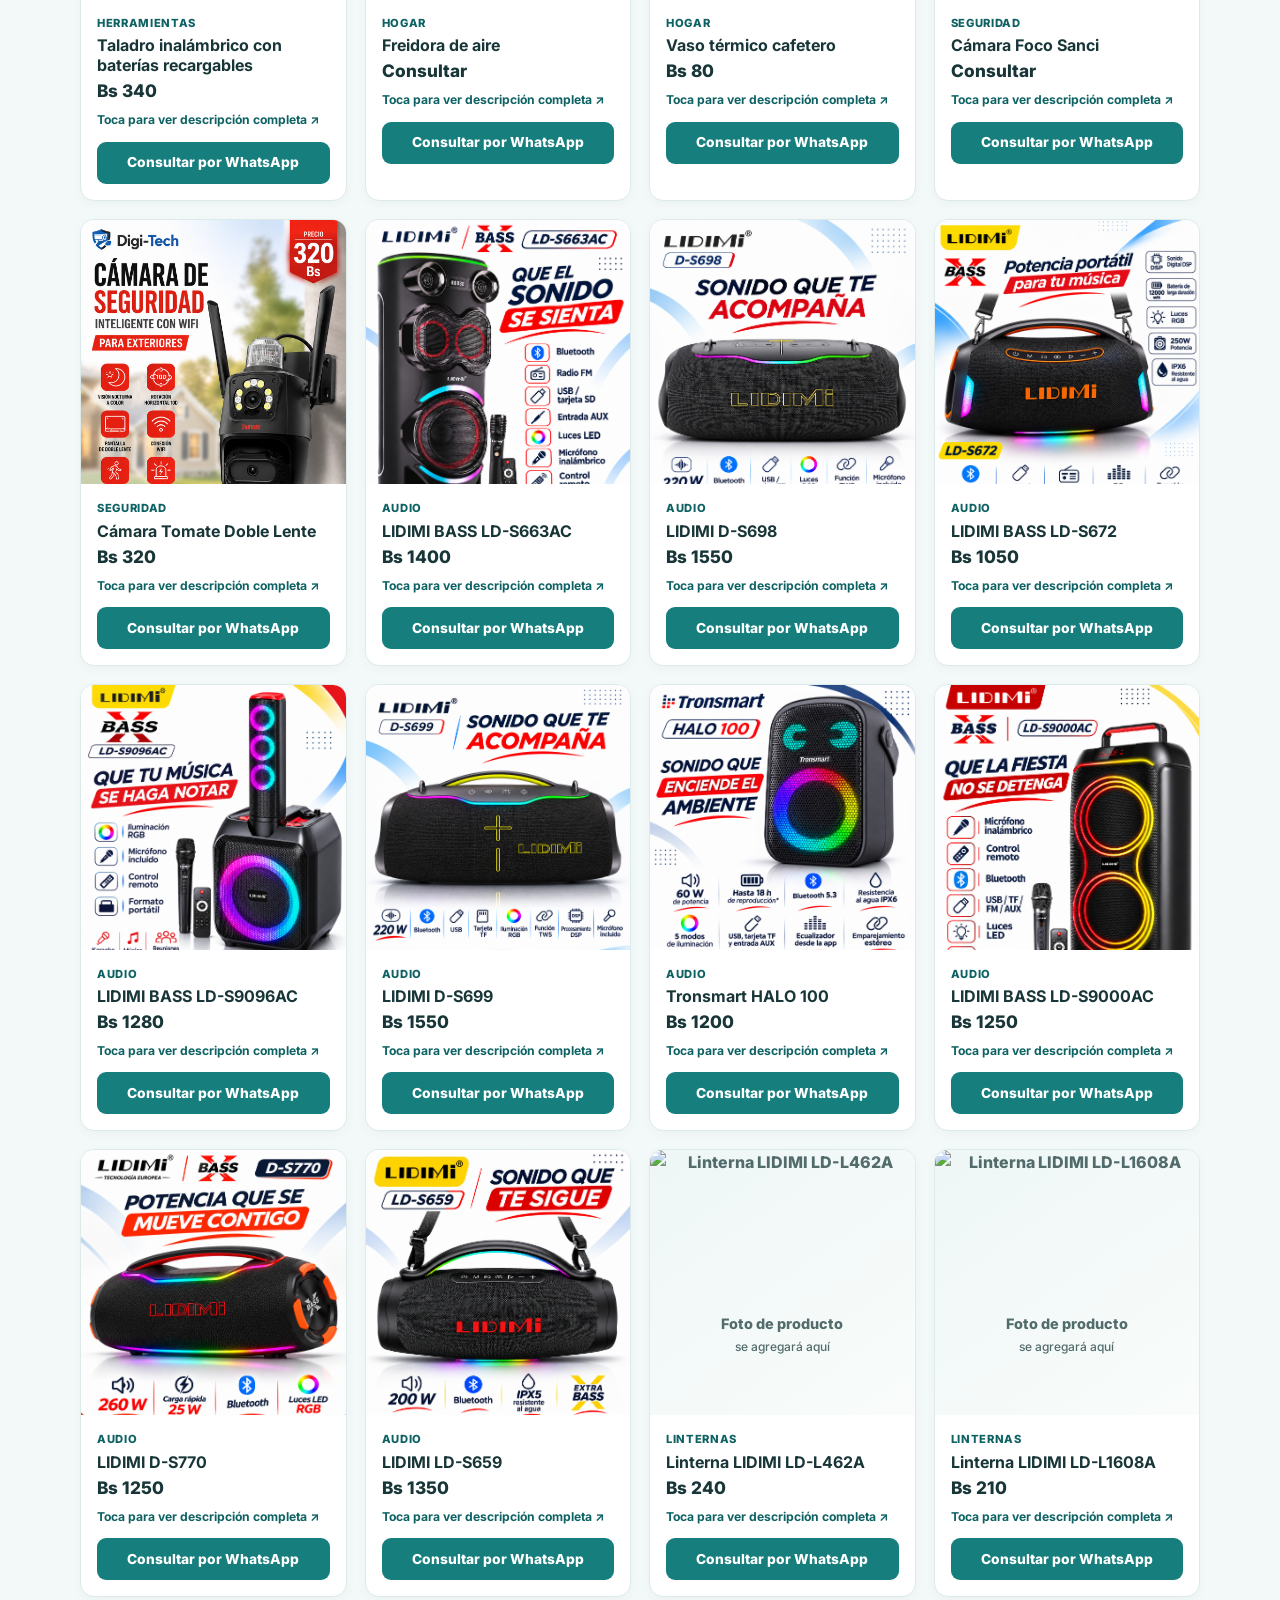
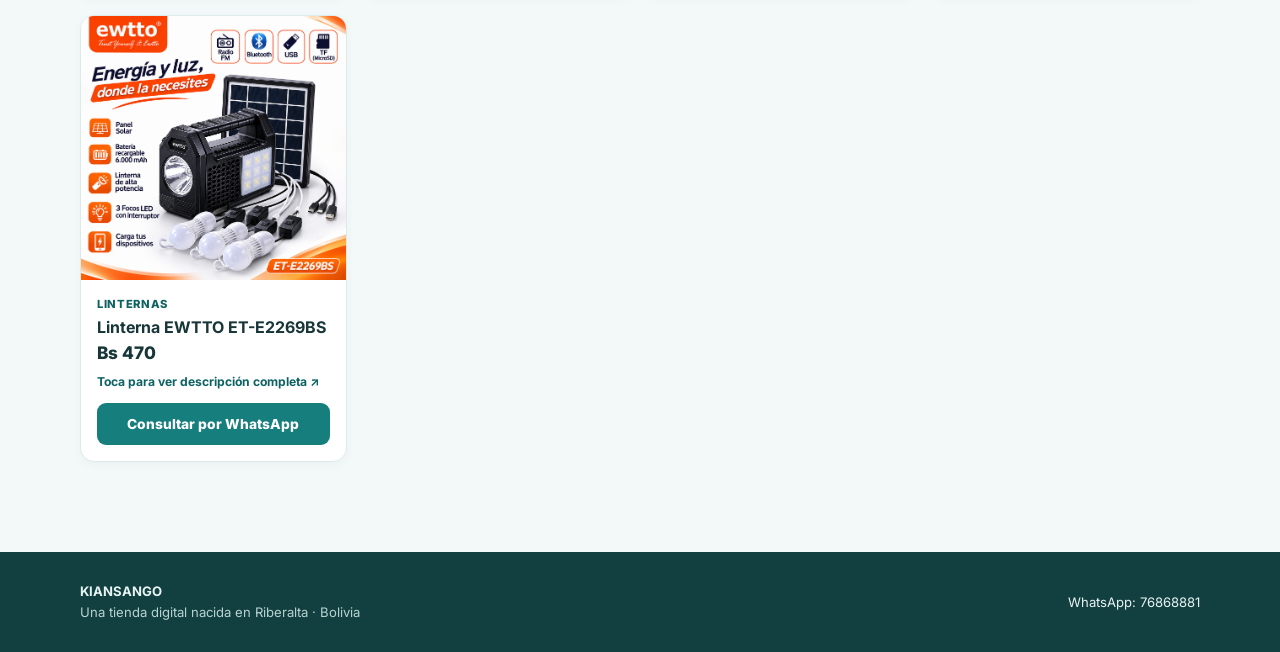
==== commit 07c17b90: "Refresh storefront assets for product detail panel" ====
--- a/index.html
+++ b/index.html
@@ -9,7 +9,7 @@
   <link rel="preconnect" href="https://fonts.googleapis.com">
   <link rel="preconnect" href="https://fonts.gstatic.com" crossorigin>
   <link href="https://fonts.googleapis.com/css2?family=Inter:wght@400;500;600;700;800&display=swap" rel="stylesheet">
-  <link rel="stylesheet" href="styles.css?v=4">
+  <link rel="stylesheet" href="styles.css?v=5">
 </head>
 <body>
   <header class="site-header">
@@ -85,7 +85,7 @@
     </div>
   </footer>
 
-  <script src="catalog.js?v=4"></script>
-  <script src="app.js?v=4"></script>
+  <script src="catalog.js?v=5"></script>
+  <script src="app.js?v=5"></script>
 </body>
 </html>
--- a/styles.css
+++ b/styles.css
@@ -1,15 +1,14 @@
 :root {
-  --text: #17202a;
-  --muted: #667085;
+  --text: #183638;
+  --muted: #637b7b;
   --surface: #ffffff;
-  --soft: #f5f7fa;
-  --border: #e5e7eb;
-  --brand: #0b63ce;
-  --brand-dark: #084c9e;
-  --success: #159447;
-  --shadow: 0 8px 24px rgba(16, 24, 40, .08);
+  --soft: #f3f9f8;
+  --border: #dcebea;
+  --brand: #167f7e;
+  --brand-dark: #0e6263;
+  --brand-soft: #e4f3f1;
+  --shadow: 0 8px 24px rgba(16, 65, 65, .08);
 }
-
 * { box-sizing: border-box; }
 html { scroll-behavior: smooth; }
 body { margin: 0; font-family: Inter, system-ui, sans-serif; color: var(--text); background: var(--soft); line-height: 1.5; }
@@ -18,33 +17,30 @@
 button, input { font: inherit; }
 .container { width: min(1120px, calc(100% - 28px)); margin: 0 auto; }
 .sr-only { position: absolute; width: 1px; height: 1px; padding: 0; margin: -1px; overflow: hidden; clip: rect(0,0,0,0); white-space: nowrap; border: 0; }
-
-.site-header { position: sticky; top: 0; z-index: 20; background: rgba(255,255,255,.96); border-bottom: 1px solid var(--border); backdrop-filter: blur(10px); }
-.header-inner { min-height: 64px; display: flex; align-items: center; justify-content: space-between; gap: 16px; }
-.brand { display: inline-flex; align-items: center; gap: 9px; font-weight: 800; font-size: 1.12rem; }
-.brand-mark { display: grid; place-items: center; width: 34px; height: 34px; border-radius: 9px; color: white; background: var(--brand); }
-.header-whatsapp { min-height: 40px; display: inline-flex; align-items: center; padding: 0 12px; border-radius: 9px; color: var(--success); font-size: .9rem; font-weight: 700; }
-.header-whatsapp:hover { background: #edf9f1; }
-
-.hero { background: var(--surface); border-bottom: 1px solid var(--border); }
-.hero-inner { padding: 46px 0 42px; }
-.eyebrow { display: inline-block; color: var(--brand); font-size: .78rem; font-weight: 800; letter-spacing: .08em; text-transform: uppercase; }
-h1 { max-width: 650px; margin: 9px 0 12px; font-size: clamp(2rem, 7vw, 4rem); line-height: 1.04; letter-spacing: -.04em; }
+.site-header { position: sticky; top: 0; z-index: 20; background: rgba(255,255,255,.97); border-bottom: 1px solid var(--border); backdrop-filter: blur(10px); }
+.header-inner { min-height: 82px; display: flex; align-items: center; justify-content: space-between; gap: 16px; }
+.brand { display: inline-flex; align-items: center; min-width: 0; }
+.brand-logo { display: block; width: auto; height: 66px; max-width: min(56vw, 340px); object-fit: contain; object-position: left center; }
+.header-actions { display: flex; align-items: center; gap: 8px; }
+.header-howto, .header-whatsapp { display: inline-flex; min-height: 40px; align-items: center; padding: 0 12px; border-radius: 9px; font-size: .88rem; font-weight: 700; }
+.header-howto { color: var(--text); }
+.header-howto:hover { background: var(--soft); }
+.header-whatsapp { color: white; background: var(--brand); }
+.header-whatsapp:hover, .primary-button:hover, .floating-whatsapp:hover { background: var(--brand-dark); }
+.hero { background: linear-gradient(115deg, #e4f3f1 0%, #f5fbfa 58%, #ffffff 100%); border-bottom: 1px solid var(--border); }
+.hero-inner { padding: 54px 0 50px; }
+.eyebrow { display: inline-block; color: var(--brand); font-size: .76rem; font-weight: 800; letter-spacing: .08em; text-transform: uppercase; }
+h1 { max-width: 760px; margin: 9px 0 12px; font-size: clamp(2rem, 7vw, 3.65rem); line-height: 1.06; letter-spacing: -.045em; }
 .hero p { max-width: 620px; margin: 0 0 24px; color: var(--muted); font-size: 1rem; }
 .primary-button { display: inline-flex; min-height: 46px; align-items: center; justify-content: center; padding: 0 20px; border-radius: 10px; color: white; background: var(--brand); font-weight: 700; }
-.primary-button:hover { background: var(--brand-dark); }
-
-.header-actions { display: flex; align-items: center; gap: 8px; }
-.header-howto { display: inline-flex; min-height: 40px; align-items: center; padding: 0 10px; border-radius: 9px; color: var(--text); font-size: .84rem; font-weight: 700; }
-.header-howto:hover { background: var(--soft); }
-
-.how-to-buy { padding: 42px 0 38px; background: #f0f5fb; border-bottom: 1px solid var(--border); scroll-margin-top: 76px; }
+.how-to-buy { padding: 42px 0 38px; background: #edf6f5; border-bottom: 1px solid var(--border); scroll-margin-top: 88px; }
 .how-to-heading { max-width: 650px; margin-bottom: 22px; }
 .how-to-heading h2 { margin: 5px 0 8px; }
 .how-to-heading p { margin: 0; color: var(--muted); }
+h2 { margin: 3px 0 0; font-size: 1.8rem; letter-spacing: -.03em; }
 .buy-steps { display: grid; grid-template-columns: 1fr; gap: 10px; }
 .buy-step { display: flex; align-items: flex-start; gap: 14px; padding: 16px; background: white; border: 1px solid var(--border); border-radius: 12px; }
-.step-number { flex: 0 0 42px; display: grid; place-items: center; width: 42px; height: 42px; border-radius: 10px; color: var(--brand); background: #eaf2fc; font-size: .84rem; font-weight: 800; }
+.step-number { flex: 0 0 42px; display: grid; place-items: center; width: 42px; height: 42px; border-radius: 10px; color: var(--brand-dark); background: var(--brand-soft); font-size: .84rem; font-weight: 800; }
 .buy-step h3 { margin: 1px 0 4px; font-size: .98rem; }
 .buy-step p { margin: 0; color: var(--muted); font-size: .87rem; }
 .buy-note { margin-top: 14px; padding: 16px; border-left: 3px solid var(--brand); border-radius: 8px; background: white; }
@@ -52,46 +48,40 @@
 .buy-note p { margin: 0; color: var(--muted); font-size: .87rem; }
 .howto-contact { display: inline-flex; margin-top: 16px; color: var(--brand-dark); font-size: .9rem; font-weight: 800; }
 .howto-contact:hover { text-decoration: underline; }
-
 .catalog { padding: 36px 0 90px; }
 .section-heading { display: flex; align-items: end; justify-content: space-between; gap: 18px; margin-bottom: 18px; }
-h2 { margin: 3px 0 0; font-size: 1.8rem; letter-spacing: -.03em; }
 .search-box input { width: min(300px, 55vw); height: 44px; padding: 0 14px; border: 1px solid var(--border); border-radius: 10px; outline: none; background: white; }
-.search-box input:focus { border-color: var(--brand); box-shadow: 0 0 0 3px rgba(11,99,206,.1); }
+.search-box input:focus { border-color: var(--brand); box-shadow: 0 0 0 3px rgba(22,127,126,.12); }
 .category-bar { display: flex; gap: 8px; overflow-x: auto; padding: 2px 0 16px; scrollbar-width: none; }
 .category-bar::-webkit-scrollbar { display: none; }
 .category-button { flex: 0 0 auto; border: 1px solid var(--border); background: white; color: var(--text); border-radius: 999px; padding: 8px 14px; cursor: pointer; font-weight: 600; font-size: .88rem; }
 .category-button.active { border-color: var(--brand); color: white; background: var(--brand); }
-.category-button:focus-visible, .primary-button:focus-visible, .whatsapp-button:focus-visible, .header-whatsapp:focus-visible, .floating-whatsapp:focus-visible, .product-image:focus-visible { outline: 3px solid rgba(11,99,206,.3); outline-offset: 2px; }
-
+.category-button:focus-visible, .primary-button:focus-visible, .whatsapp-button:focus-visible, .header-whatsapp:focus-visible, .floating-whatsapp:focus-visible, .product-image:focus-visible { outline: 3px solid rgba(22,127,126,.25); outline-offset: 2px; }
 .product-grid { display: grid; grid-template-columns: repeat(2, minmax(0, 1fr)); gap: 12px; }
-.product-card { min-width: 0; overflow: hidden; background: white; border: 1px solid var(--border); border-radius: 14px; box-shadow: 0 3px 10px rgba(16,24,40,.04); }
-.product-image { width: 100%; aspect-ratio: 1 / 1; display: grid; place-items: center; overflow: hidden; padding: 0; border: 0; cursor: zoom-in; background: linear-gradient(145deg, #eef4fb, #f8fafc); color: #52606d; font-weight: 800; text-align: center; }
+.product-card { min-width: 0; overflow: hidden; background: white; border: 1px solid var(--border); border-radius: 14px; box-shadow: 0 3px 10px rgba(16,65,65,.04); }
+.product-image { width: 100%; aspect-ratio: 1 / 1; display: grid; place-items: center; overflow: hidden; padding: 0; border: 0; cursor: zoom-in; background: linear-gradient(145deg, #eef7f6, #f9fcfb); color: #526b6b; font-weight: 800; text-align: center; }
 .product-image img { width: 100%; height: 100%; display: block; object-fit: cover; }
 .product-image span { max-width: 90%; padding: 18px; font-size: .9rem; }
 .product-image small { font-weight: 500; }
 .product-info { padding: 13px; }
-.product-category { color: var(--brand); font-size: .7rem; font-weight: 800; text-transform: uppercase; letter-spacing: .06em; }
+.product-category { color: var(--brand-dark); font-size: .7rem; font-weight: 800; text-transform: uppercase; letter-spacing: .06em; }
 .product-name { margin: 4px 0 3px; font-size: 1rem; line-height: 1.25; }
 .product-description { min-height: 42px; margin: 0 0 10px; color: var(--muted); font-size: .78rem; }
 .product-price { margin-bottom: 11px; font-size: 1.08rem; font-weight: 800; }
-.whatsapp-button { display: flex; min-height: 42px; align-items: center; justify-content: center; padding: 9px 14px; border-radius: 9px; color: white; background: var(--success); font-size: .86rem; font-weight: 800; text-align: center; line-height: 1.2; }
-.whatsapp-button:hover { filter: brightness(.95); }
+.whatsapp-button { display: flex; min-height: 42px; align-items: center; justify-content: center; padding: 9px 14px; border-radius: 9px; color: white; background: var(--brand); font-size: .86rem; font-weight: 800; text-align: center; line-height: 1.2; }
+.whatsapp-button:hover { background: var(--brand-dark); }
 .empty-state { padding: 32px 10px; color: var(--muted); text-align: center; }
-
 .image-modal[hidden] { display: none; }
 .image-modal { position: fixed; inset: 0; z-index: 100; display: grid; place-items: center; padding: 20px; }
 .image-modal-backdrop { position: absolute; inset: 0; background: rgba(0,0,0,.82); cursor: zoom-out; }
 .image-modal-content { position: relative; z-index: 1; display: flex; align-items: center; justify-content: center; width: min(100%, 900px); height: min(92vh, 900px); }
 .image-modal-content img { max-width: 100%; max-height: 100%; width: auto; height: auto; object-fit: contain; border-radius: 10px; box-shadow: var(--shadow); }
 .image-modal-close { position: absolute; top: -6px; right: -6px; z-index: 2; width: 42px; height: 42px; border: 0; border-radius: 50%; cursor: pointer; color: var(--text); background: white; font-size: 1.8rem; line-height: 1; box-shadow: var(--shadow); }
-
-.floating-whatsapp { position: fixed; right: 16px; bottom: 16px; z-index: 30; padding: 12px 16px; border-radius: 999px; color: white; background: var(--success); box-shadow: var(--shadow); font-size: .84rem; font-weight: 800; }
-.site-footer { background: #111827; color: #e5e7eb; }
+.floating-whatsapp { position: fixed; right: 16px; bottom: 16px; z-index: 30; padding: 12px 16px; border-radius: 999px; color: white; background: var(--brand); box-shadow: var(--shadow); font-size: .84rem; font-weight: 800; }
+.site-footer { background: #123f40; color: #e8f4f2; }
 .footer-inner { min-height: 100px; display: flex; align-items: center; justify-content: space-between; gap: 20px; font-size: .82rem; }
 .footer-inner div { display: grid; gap: 2px; }
-.footer-inner span { color: #9ca3af; }
-
+.footer-inner span { color: #b8d4d1; }
 @media (min-width: 700px) {
   .buy-steps { grid-template-columns: repeat(2, minmax(0, 1fr)); }
   .buy-step:last-child { grid-column: 1 / -1; }
@@ -101,15 +91,12 @@
   .product-grid { grid-template-columns: repeat(3, minmax(0, 1fr)); gap: 18px; }
   .product-info { padding: 16px; }
 }
-
-@media (min-width: 980px) {
-  .product-grid { grid-template-columns: repeat(4, minmax(0, 1fr)); }
-}
-
+@media (min-width: 980px) { .product-grid { grid-template-columns: repeat(4, minmax(0, 1fr)); } }
 @media (max-width: 520px) {
+  .header-inner { min-height: 72px; gap: 8px; }
+  .brand-logo { height: 54px; max-width: 48vw; }
   .header-actions { gap: 2px; }
-  .header-howto { padding: 0 7px; font-size: .76rem; }
-  .header-whatsapp { padding: 0 8px; font-size: .82rem; }
+  .header-howto, .header-whatsapp { min-height: 38px; padding: 0 8px; font-size: .76rem; }
   .how-to-buy { padding: 34px 0 30px; }
   .section-heading { display: block; }
   .search-box { display: block; margin-top: 14px; }
@@ -118,4 +105,35 @@
   .image-modal { padding: 12px; }
   .image-modal-content { width: 100%; height: 94vh; }
   .image-modal-close { top: 0; right: 0; }
-}+}
+
+/* Ficha de producto deslizante */
+.product-card { cursor: pointer; transition: transform .18s ease, box-shadow .18s ease; }
+.product-card:hover { transform: translateY(-2px); box-shadow: var(--shadow); }
+.product-card:focus-visible { outline: 3px solid rgba(22,127,126,.3); outline-offset: 3px; }
+.product-details-hint { display: block; margin: -4px 0 12px; color: var(--brand-dark); font-size: .76rem; font-weight: 700; }
+.product-modal[hidden] { display: none; }
+.product-modal { position: fixed; inset: 0; z-index: 100; display: flex; align-items: flex-end; justify-content: center; }
+.product-modal-backdrop { position: absolute; inset: 0; background: rgba(10,30,31,.58); animation: productFadeIn .2s ease both; }
+.product-sheet { position: relative; z-index: 1; width: min(100%, 620px); max-height: min(90vh, 850px); overflow-y: auto; overscroll-behavior: contain; background: white; border-radius: 22px 22px 0 0; box-shadow: 0 -12px 40px rgba(0,0,0,.16); animation: productSlideUp .28s cubic-bezier(.2,.75,.25,1) both; }
+.product-sheet-image-wrap { display: grid; place-items: center; min-height: 210px; max-height: 42vh; padding: 18px 56px 12px; background: #f3f9f8; border-radius: 22px 22px 0 0; }
+.product-sheet-image-wrap img { display: block; max-width: 100%; max-height: 36vh; object-fit: contain; }
+.product-sheet-content { padding: 22px 22px calc(26px + env(safe-area-inset-bottom)); }
+.product-sheet-content h2 { margin: 5px 0 8px; font-size: 1.55rem; line-height: 1.2; }
+.product-sheet-price { margin: 0 0 20px; color: var(--brand-dark); font-size: 1.35rem; font-weight: 800; }
+.product-sheet-content h3 { margin: 0 0 7px; font-size: 1rem; }
+.product-sheet-content p { margin: 0 0 22px; color: var(--muted); font-size: .96rem; line-height: 1.7; white-space: pre-line; }
+.product-sheet-cta { min-height: 48px; }
+.product-sheet-close { position: absolute; top: 12px; right: 12px; z-index: 2; width: 42px; height: 42px; border: 0; border-radius: 50%; cursor: pointer; color: var(--text); background: rgba(255,255,255,.96); box-shadow: var(--shadow); font-size: 1.8rem; line-height: 1; }
+@keyframes productSlideUp { from { transform: translateY(100%); } to { transform: translateY(0); } }
+@keyframes productFadeIn { from { opacity: 0; } to { opacity: 1; } }
+@media (min-width: 700px) {
+  .product-modal { align-items: center; padding: 24px; }
+  .product-sheet { display: grid; grid-template-columns: minmax(0, .9fr) minmax(0, 1.1fr); width: min(900px, 100%); max-height: min(82vh, 720px); border-radius: 20px; animation: productFadeIn .2s ease both; }
+  .product-sheet-image-wrap { min-height: 100%; max-height: none; padding: 28px; border-radius: 20px 0 0 20px; }
+  .product-sheet-image-wrap img { max-height: 65vh; }
+  .product-sheet-content { align-self: center; padding: 36px 30px; }
+}
+@media (prefers-reduced-motion: reduce) {
+  .product-card, .product-sheet, .product-modal-backdrop { transition: none; animation: none; }
+}
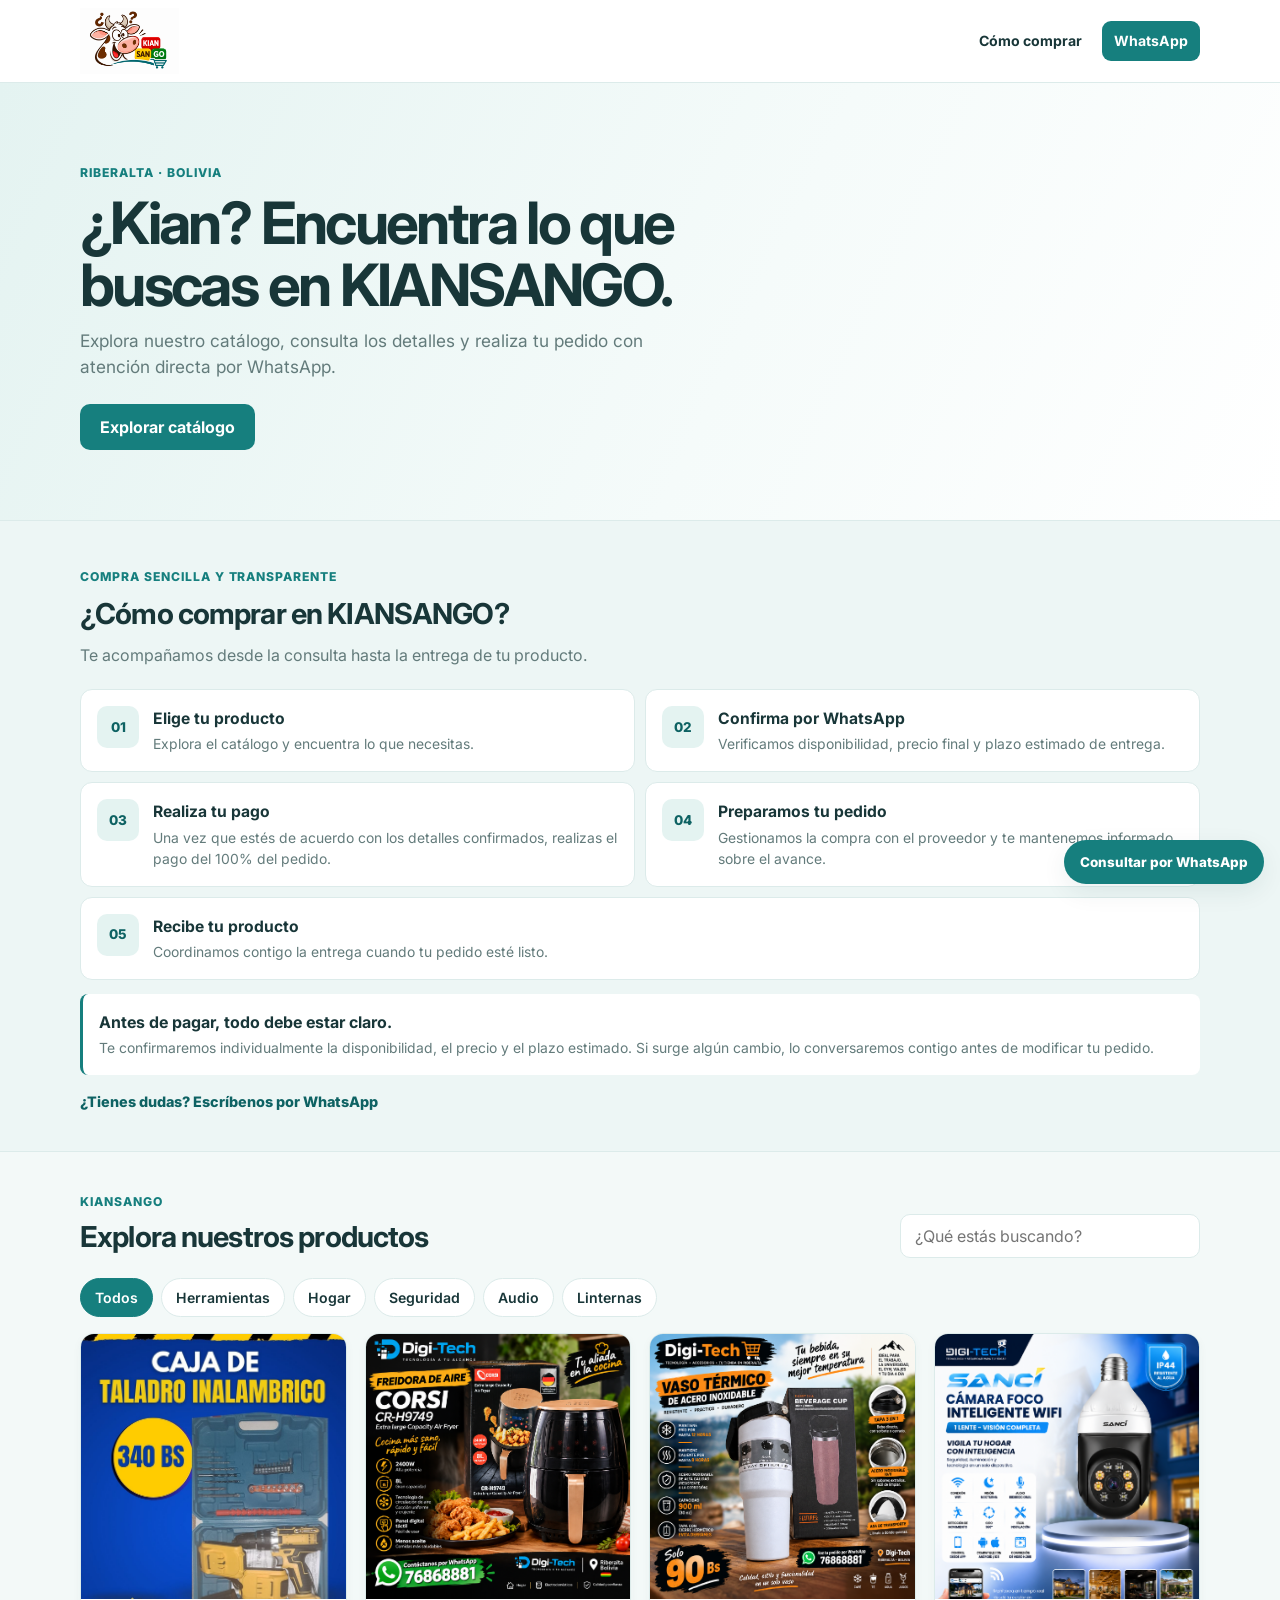
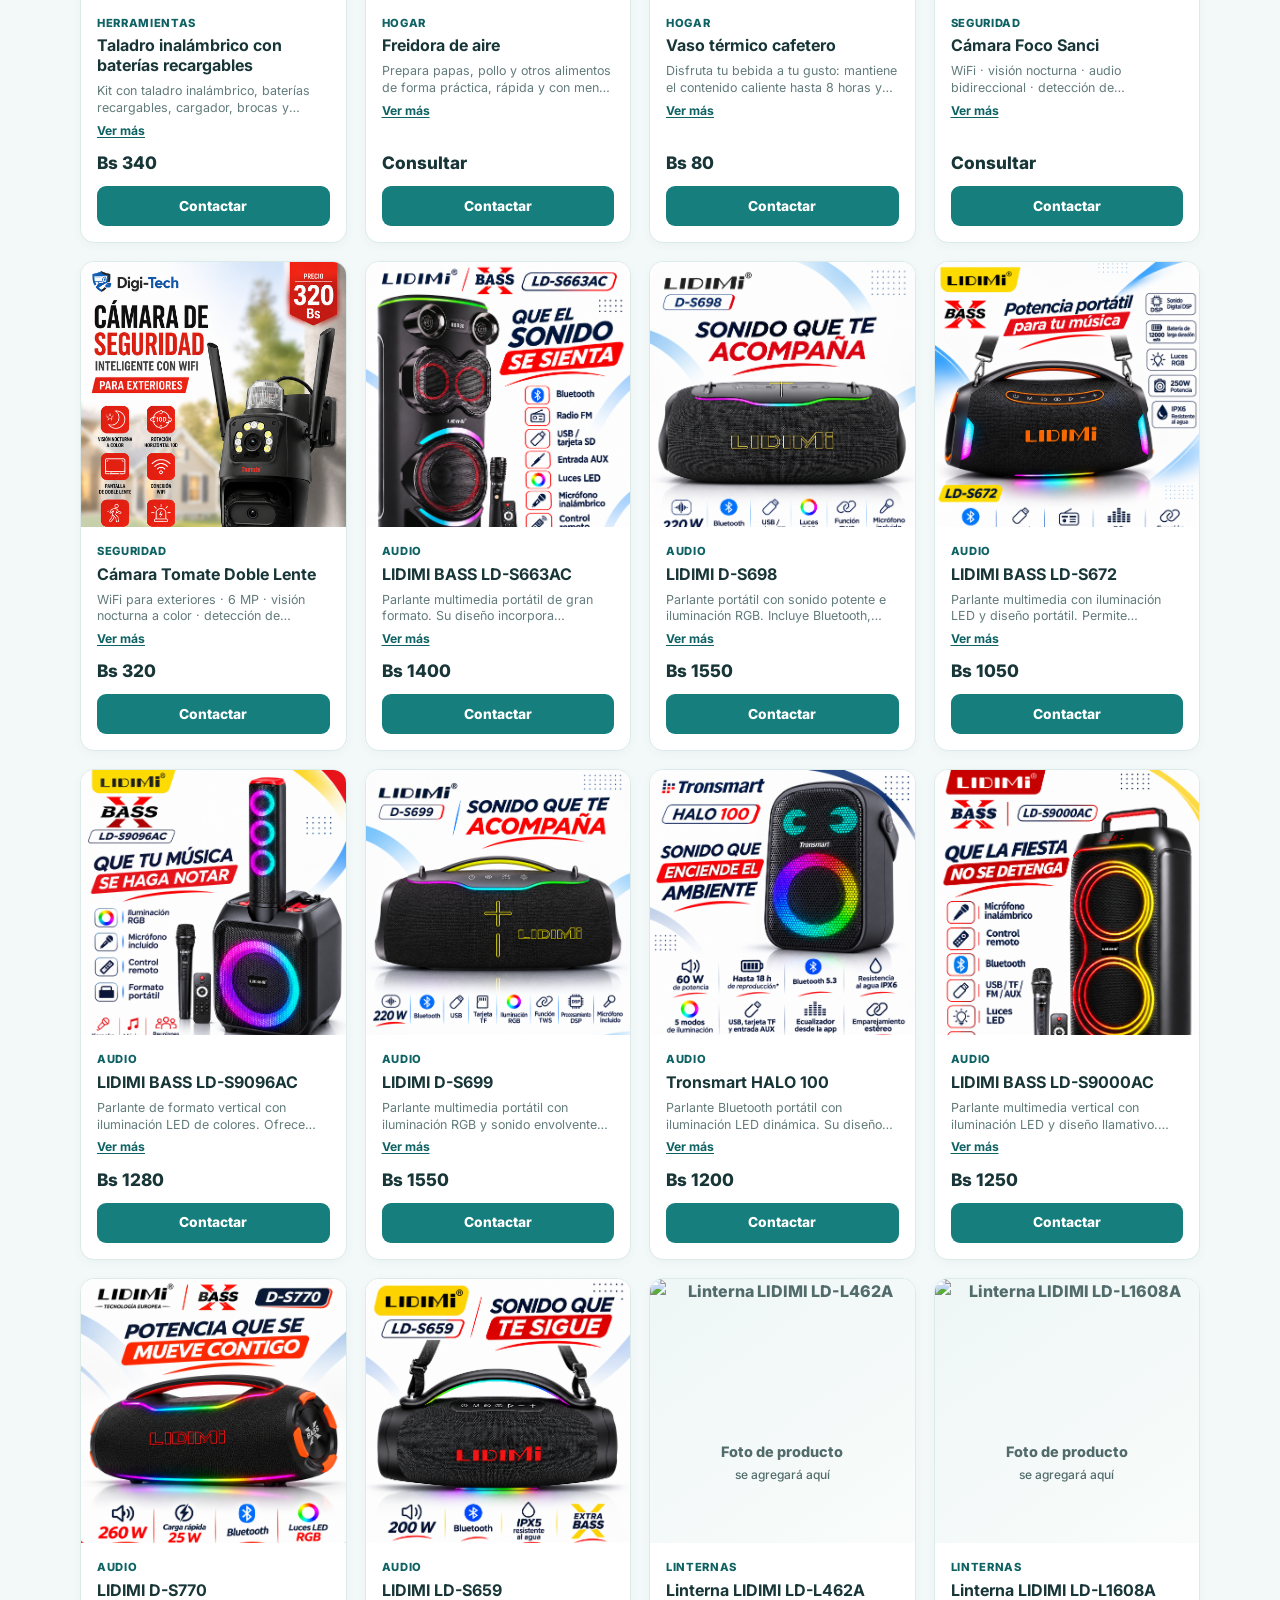
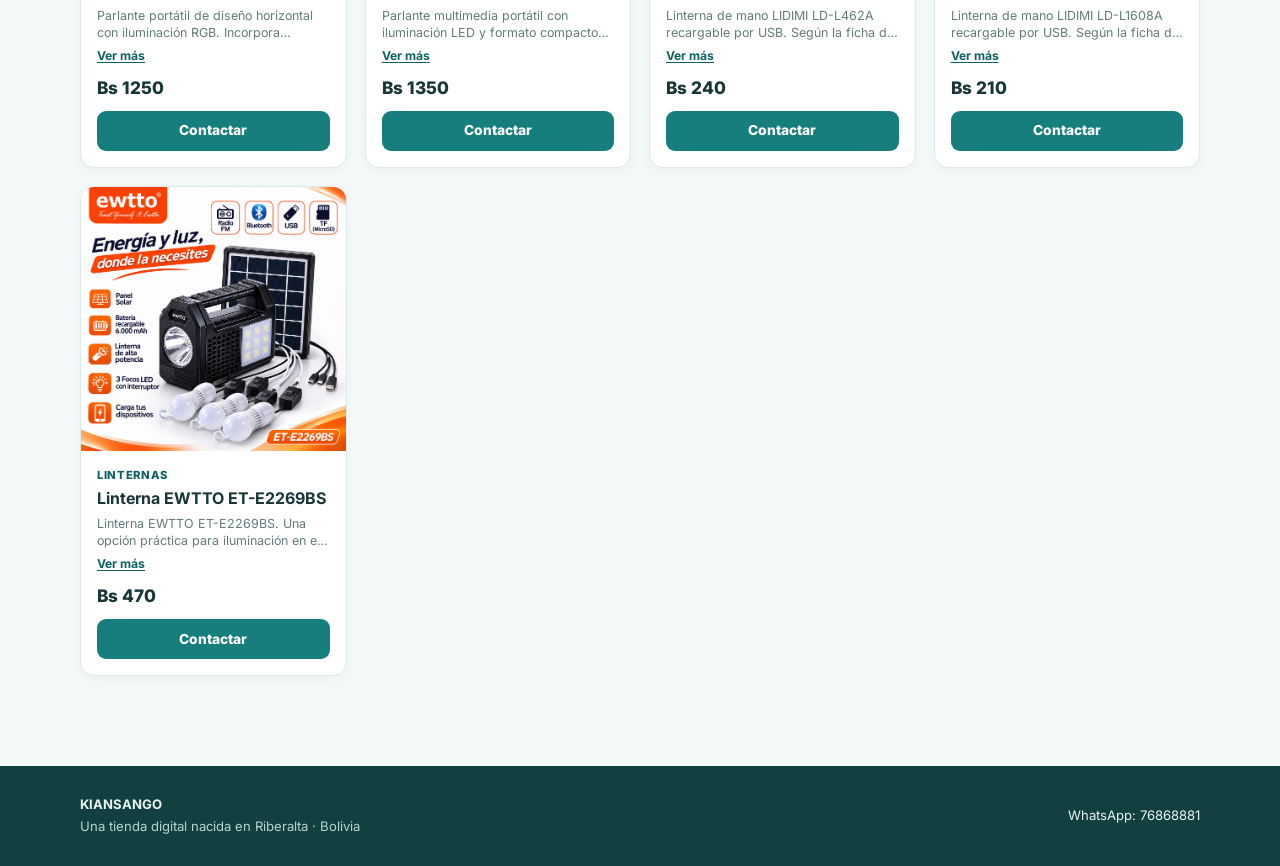
==== commit 256ddfa9: "Refresh storefront CSS and JS assets" ====
--- a/index.html
+++ b/index.html
@@ -9,7 +9,7 @@
   <link rel="preconnect" href="https://fonts.googleapis.com">
   <link rel="preconnect" href="https://fonts.gstatic.com" crossorigin>
   <link href="https://fonts.googleapis.com/css2?family=Inter:wght@400;500;600;700;800&display=swap" rel="stylesheet">
-  <link rel="stylesheet" href="styles.css?v=5">
+  <link rel="stylesheet" href="styles.css?v=6">
 </head>
 <body>
   <header class="site-header">
@@ -86,6 +86,6 @@
   </footer>
 
   <script src="catalog.js?v=5"></script>
-  <script src="app.js?v=5"></script>
+  <script src="app.js?v=6"></script>
 </body>
 </html>
--- a/styles.css
+++ b/styles.css
@@ -137,3 +137,62 @@
 @media (prefers-reduced-motion: reduce) {
   .product-card, .product-sheet, .product-modal-backdrop { transition: none; animation: none; }
 }
+
+
+/* Tarjetas uniformes con acciones claras */
+.product-card { display: flex; flex-direction: column; }
+.product-card .product-image { flex: 0 0 auto; }
+.product-card .product-info { display: flex; flex: 1; flex-direction: column; align-items: stretch; }
+.product-description {
+  display: -webkit-box;
+  -webkit-box-orient: vertical;
+  -webkit-line-clamp: 2;
+  line-clamp: 2;
+  overflow: hidden;
+  min-height: 2.7em;
+  max-height: 2.7em;
+  margin: 5px 0 10px;
+  color: var(--muted);
+  font-size: .78rem;
+  line-height: 1.35;
+}
+.product-info .product-price { margin-top: auto; margin-bottom: 10px; }
+.details-button {
+  display: flex;
+  width: 100%;
+  min-height: 40px;
+  align-items: center;
+  justify-content: center;
+  margin: 0 0 8px;
+  padding: 8px 12px;
+  border: 1px solid var(--brand);
+  border-radius: 9px;
+  color: var(--brand-dark);
+  background: white;
+  cursor: pointer;
+  font-size: .84rem;
+  font-weight: 800;
+}
+.details-button:hover { background: var(--brand-soft); }
+.product-info .whatsapp-button { min-height: 40px; }
+
+
+/* "Ver más" como enlace discreto bajo la descripción */
+.details-button { all: unset; }
+.details-link {
+  display: inline-block;
+  align-self: flex-start;
+  margin: -5px 0 10px;
+  padding: 0;
+  border: 0;
+  color: var(--brand-dark);
+  background: transparent;
+  cursor: pointer;
+  font: inherit;
+  font-size: .76rem;
+  font-weight: 700;
+  text-decoration: underline;
+  text-underline-offset: 2px;
+}
+.details-link:hover { color: var(--brand); }
+.details-link:focus-visible { outline: 2px solid var(--brand); outline-offset: 3px; border-radius: 2px; }
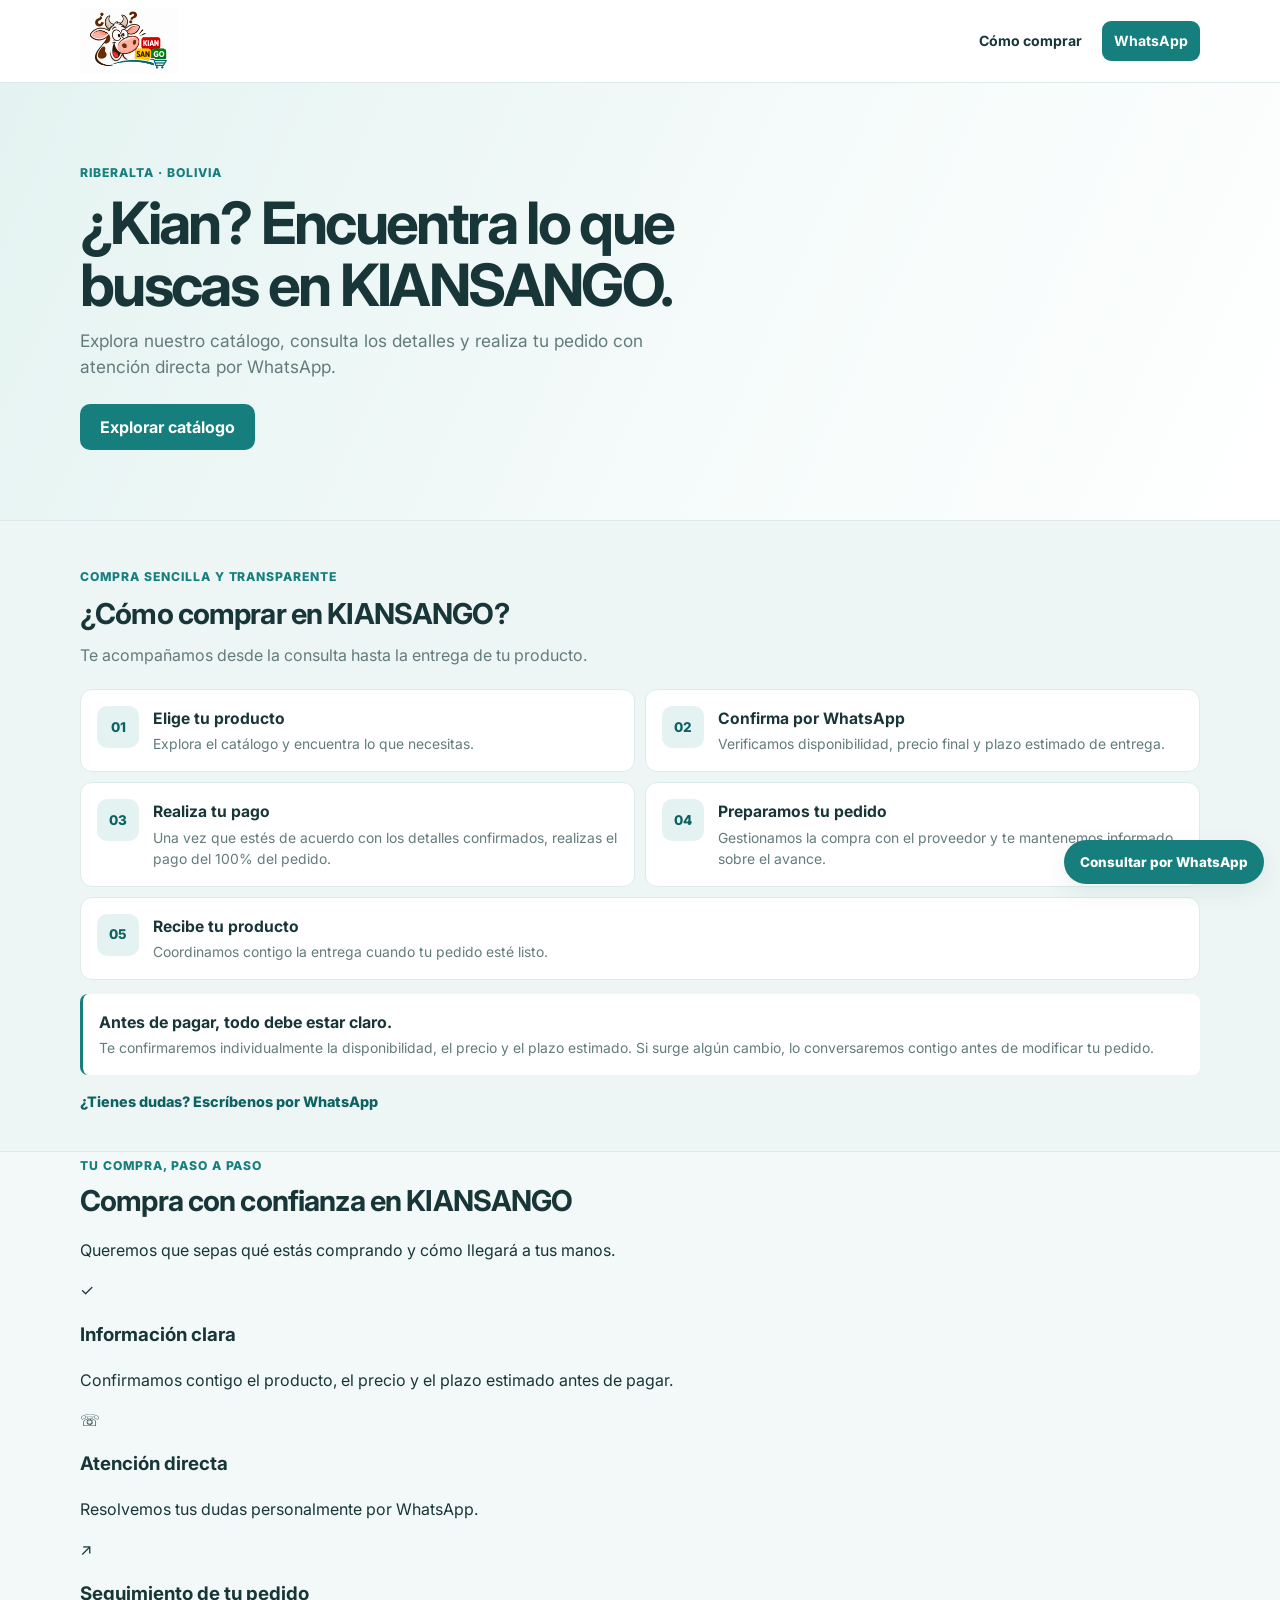
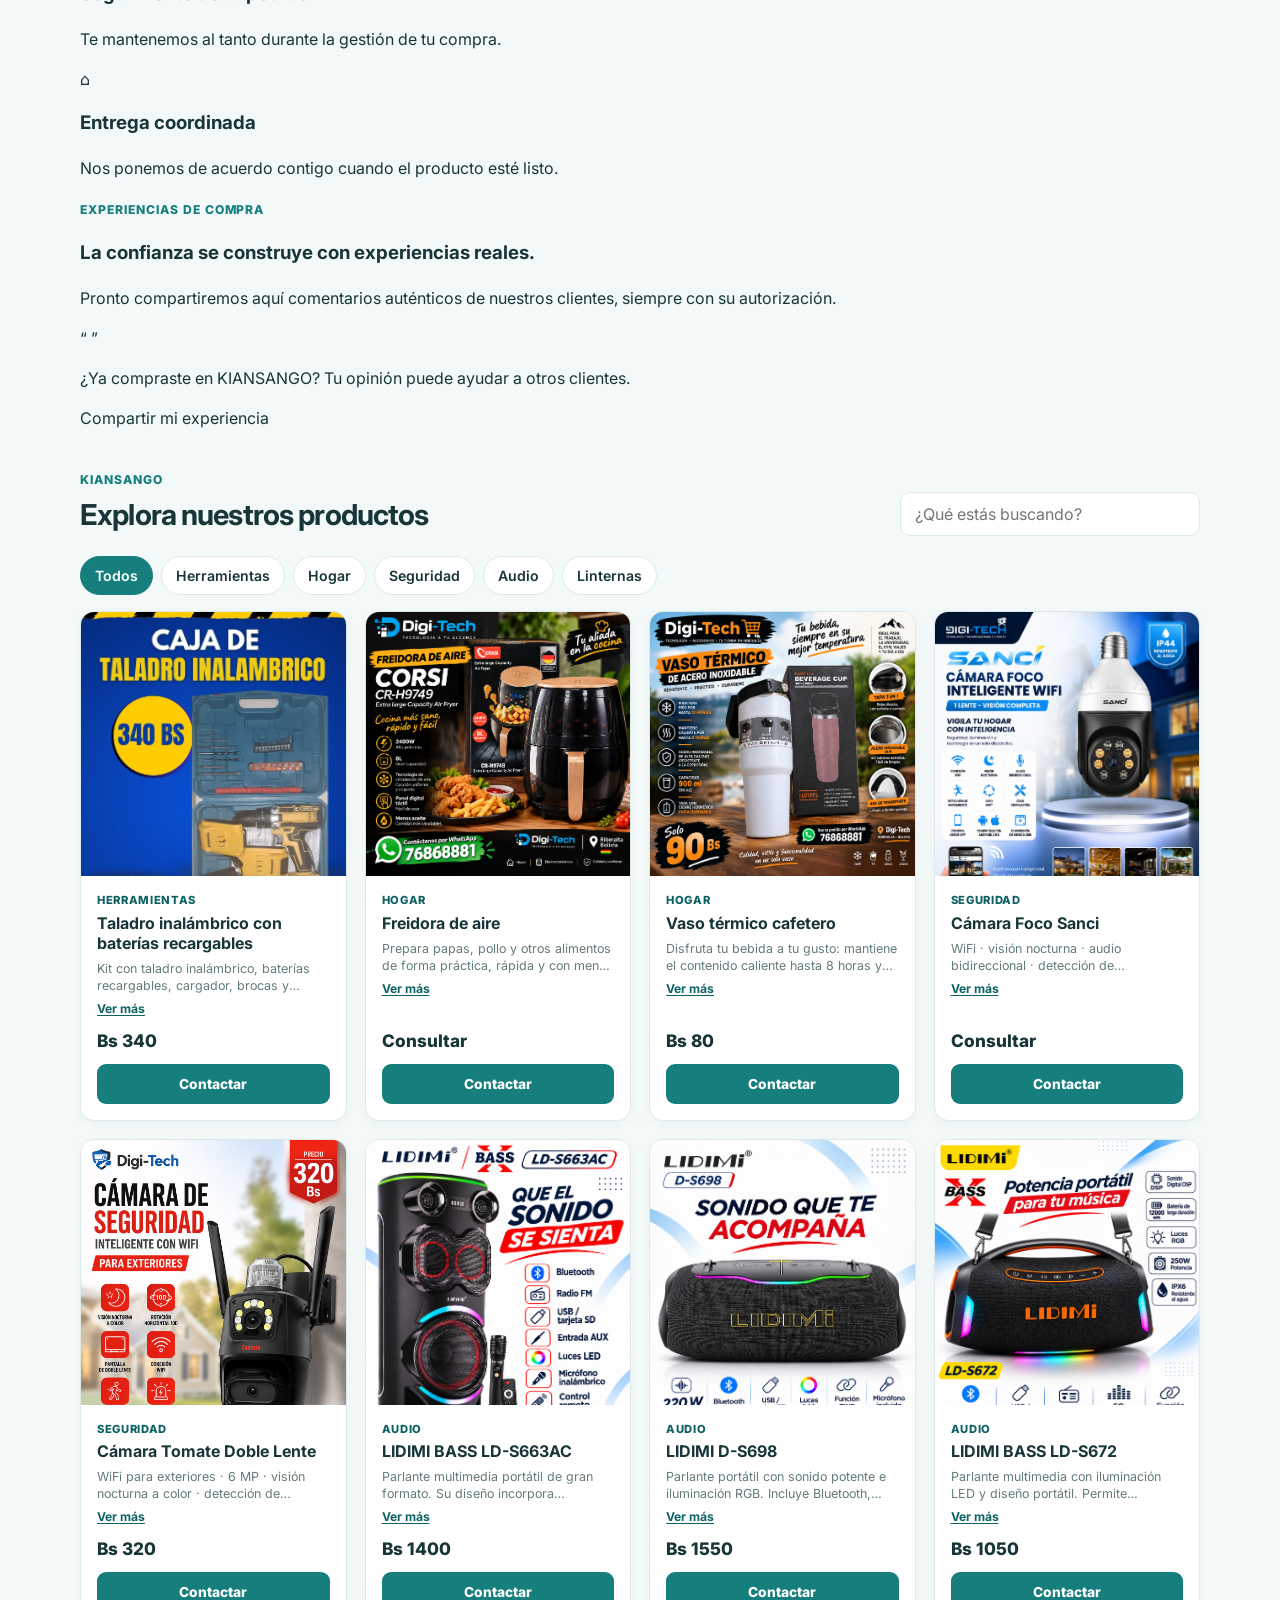
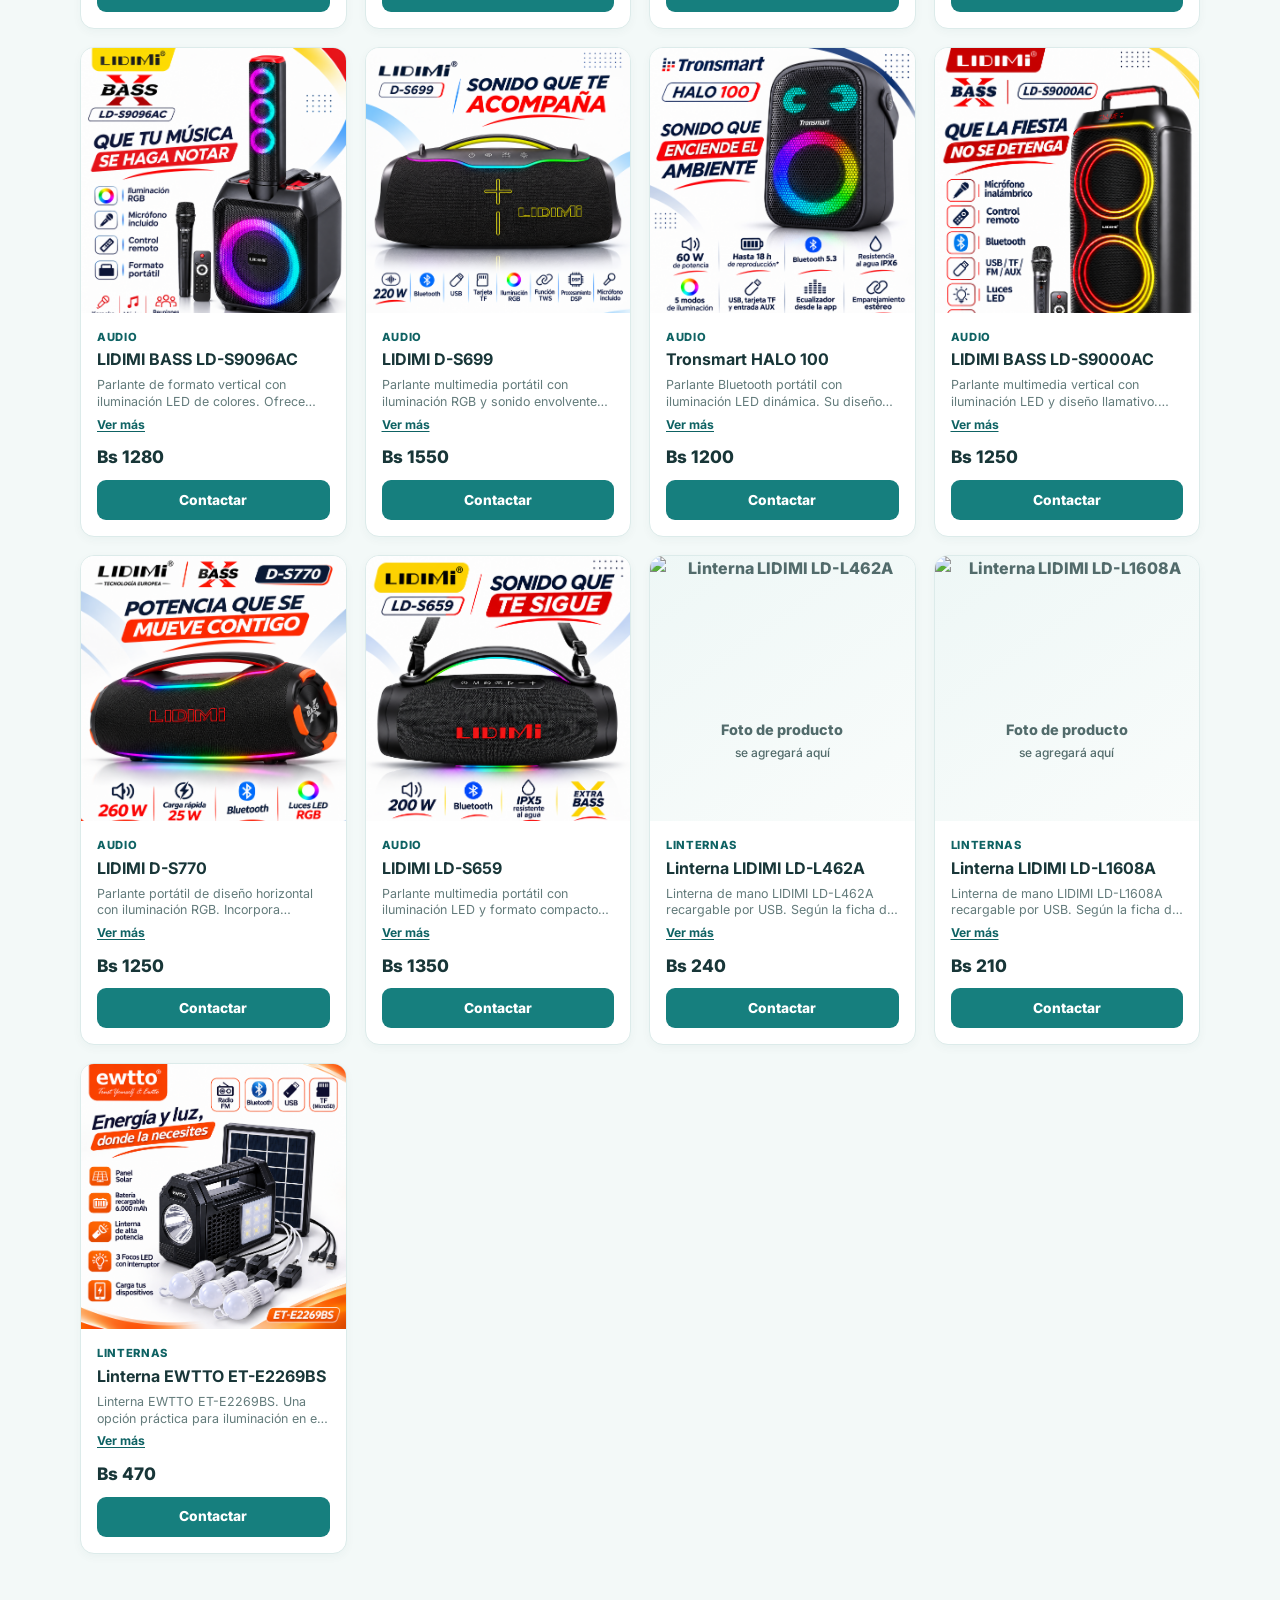
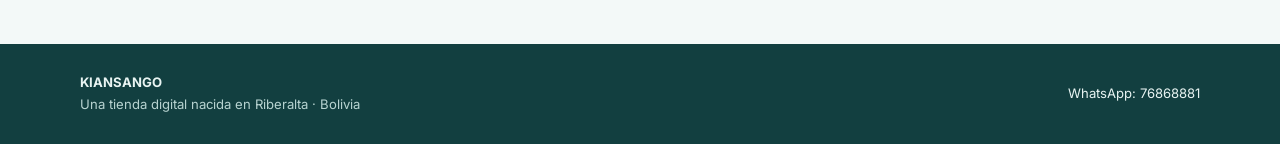
==== commit b50530e8: "Add transparent customer trust section" ====
--- a/index.html
+++ b/index.html
@@ -9,7 +9,7 @@
   <link rel="preconnect" href="https://fonts.googleapis.com">
   <link rel="preconnect" href="https://fonts.gstatic.com" crossorigin>
   <link href="https://fonts.googleapis.com/css2?family=Inter:wght@400;500;600;700;800&display=swap" rel="stylesheet">
-  <link rel="stylesheet" href="styles.css?v=6">
+  <link rel="stylesheet" href="styles.css?v=7">
 </head>
 <body>
   <header class="site-header">
@@ -56,6 +56,31 @@
       </div>
     </section>
 
+
+    <section class="trust-section" id="confianza">
+      <div class="container">
+        <div class="trust-heading">
+          <span class="eyebrow">Tu compra, paso a paso</span>
+          <h2>Compra con confianza en KIANSANGO</h2>
+          <p>Queremos que sepas qué estás comprando y cómo llegará a tus manos.</p>
+        </div>
+        <div class="trust-grid">
+          <article class="trust-item"><span class="trust-icon">✓</span><div><h3>Información clara</h3><p>Confirmamos contigo el producto, el precio y el plazo estimado antes de pagar.</p></div></article>
+          <article class="trust-item"><span class="trust-icon">☏</span><div><h3>Atención directa</h3><p>Resolvemos tus dudas personalmente por WhatsApp.</p></div></article>
+          <article class="trust-item"><span class="trust-icon">↗</span><div><h3>Seguimiento de tu pedido</h3><p>Te mantenemos al tanto durante la gestión de tu compra.</p></div></article>
+          <article class="trust-item"><span class="trust-icon">⌂</span><div><h3>Entrega coordinada</h3><p>Nos ponemos de acuerdo contigo cuando el producto esté listo.</p></div></article>
+        </div>
+        <div class="reviews-panel">
+          <div class="reviews-copy">
+            <span class="eyebrow">Experiencias de compra</span>
+            <h3>La confianza se construye con experiencias reales.</h3>
+            <p>Pronto compartiremos aquí comentarios auténticos de nuestros clientes, siempre con su autorización.</p>
+          </div>
+          <div class="reviews-note"><span class="review-quote">“ ”</span><p>¿Ya compraste en KIANSANGO? Tu opinión puede ayudar a otros clientes.</p><a href="https://wa.me/59176868881?text=Hola%20KIANSANGO%2C%20quiero%20compartir%20mi%20experiencia%20de%20compra." target="_blank" rel="noopener">Compartir mi experiencia</a></div>
+        </div>
+      </div>
+    </section>
+
     <section class="catalog container" id="productos">
       <div class="section-heading">
         <div>
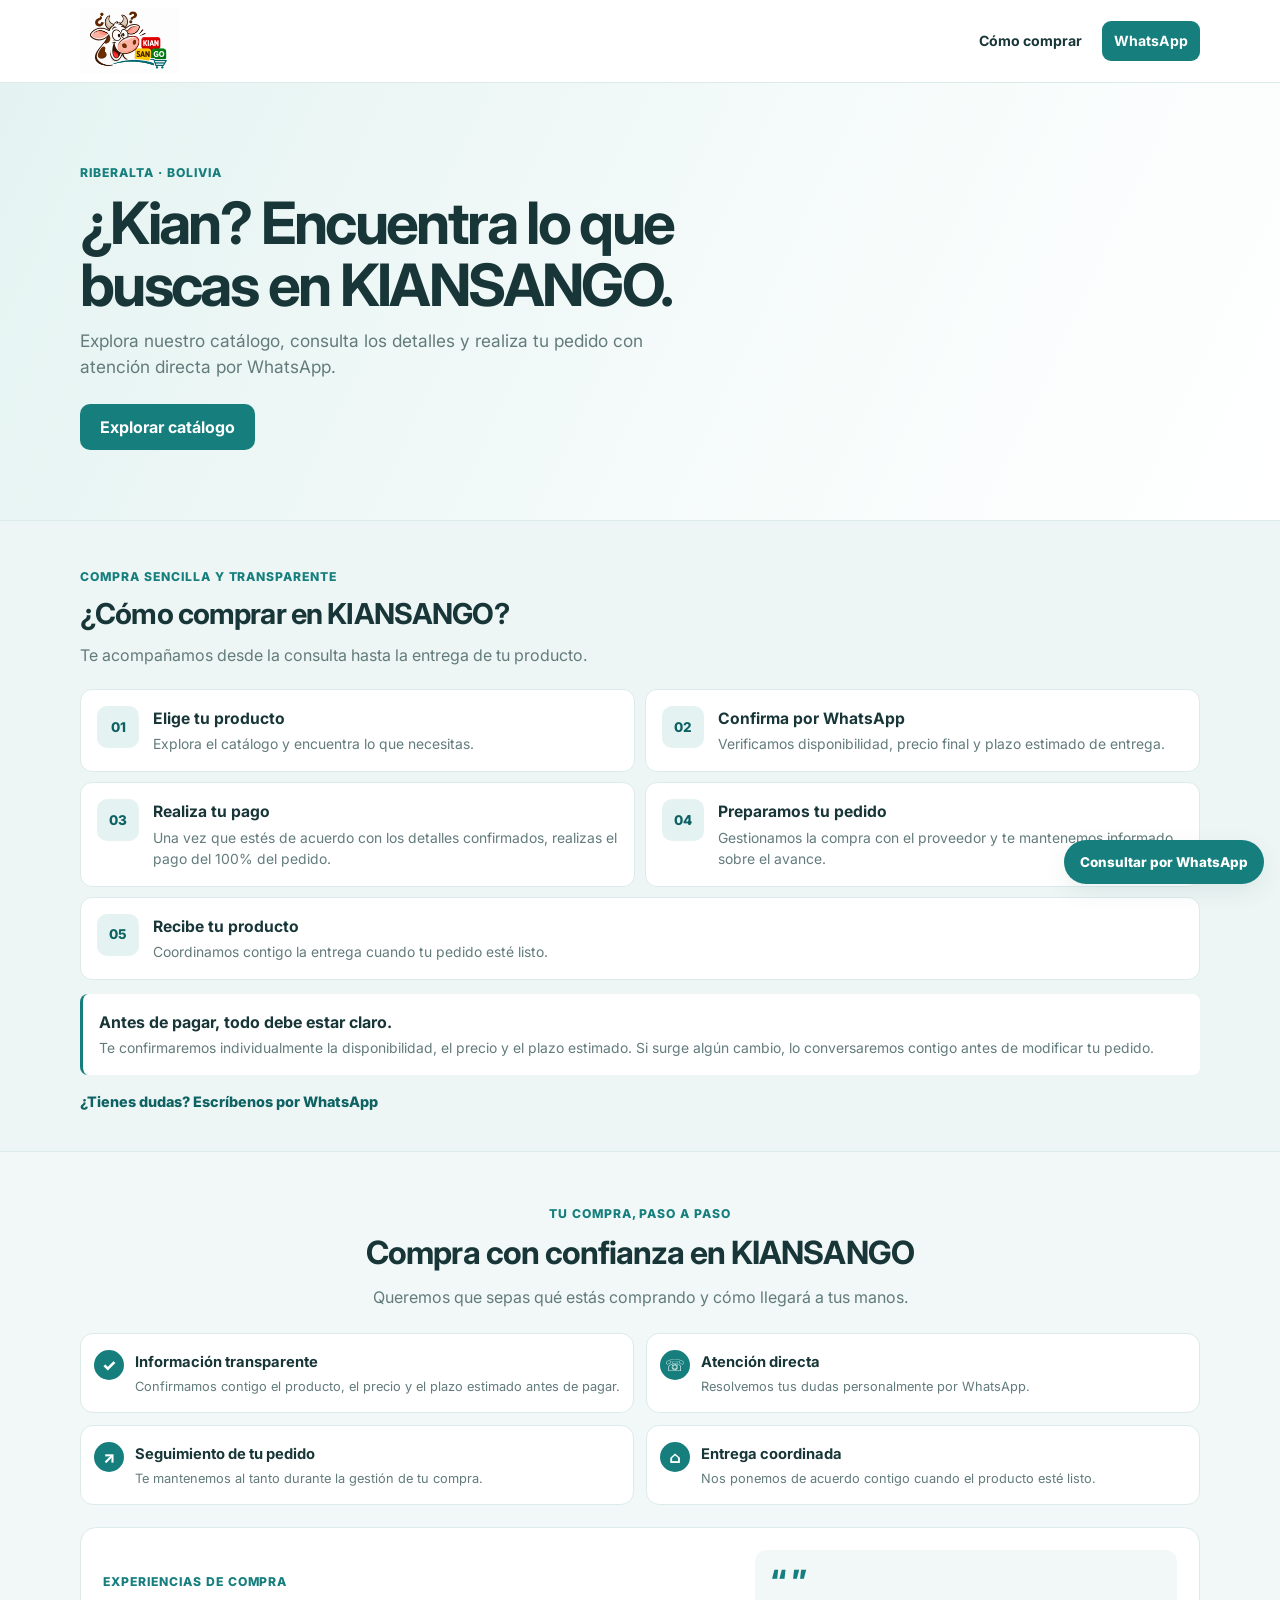
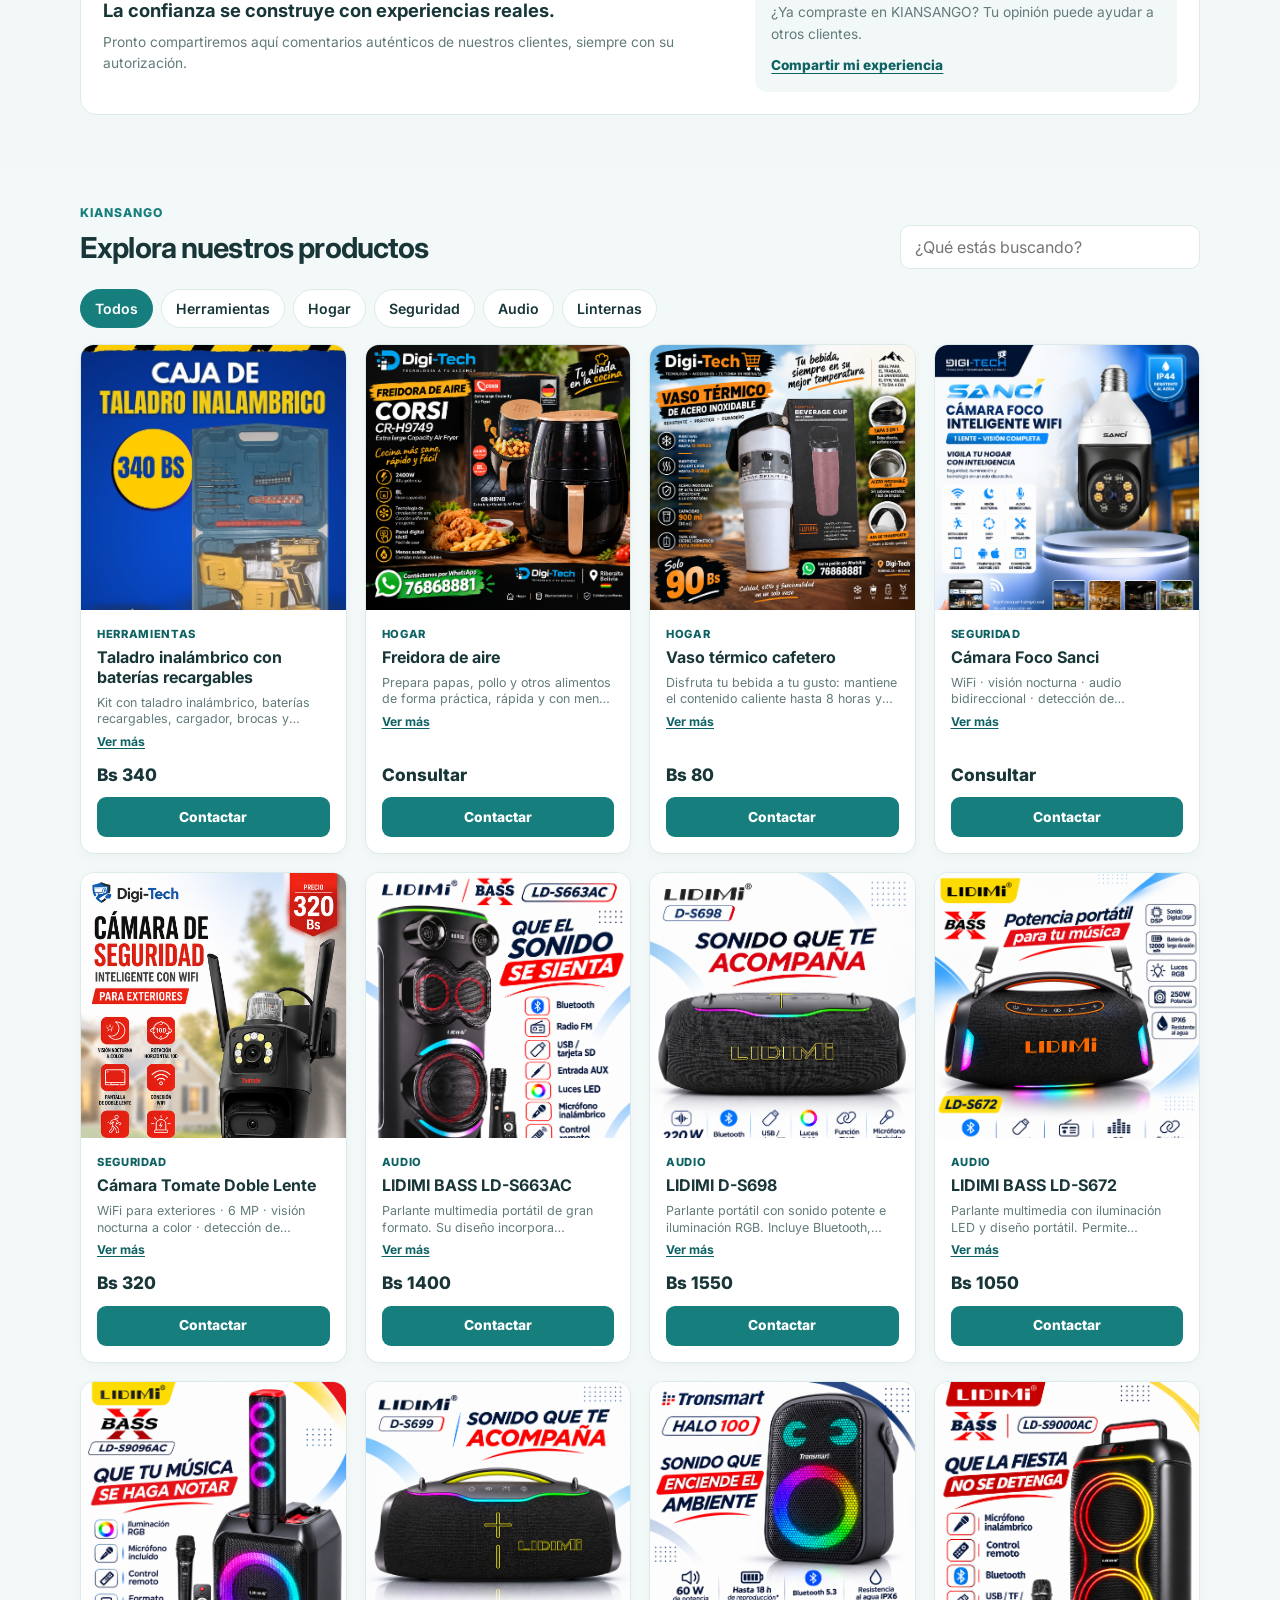
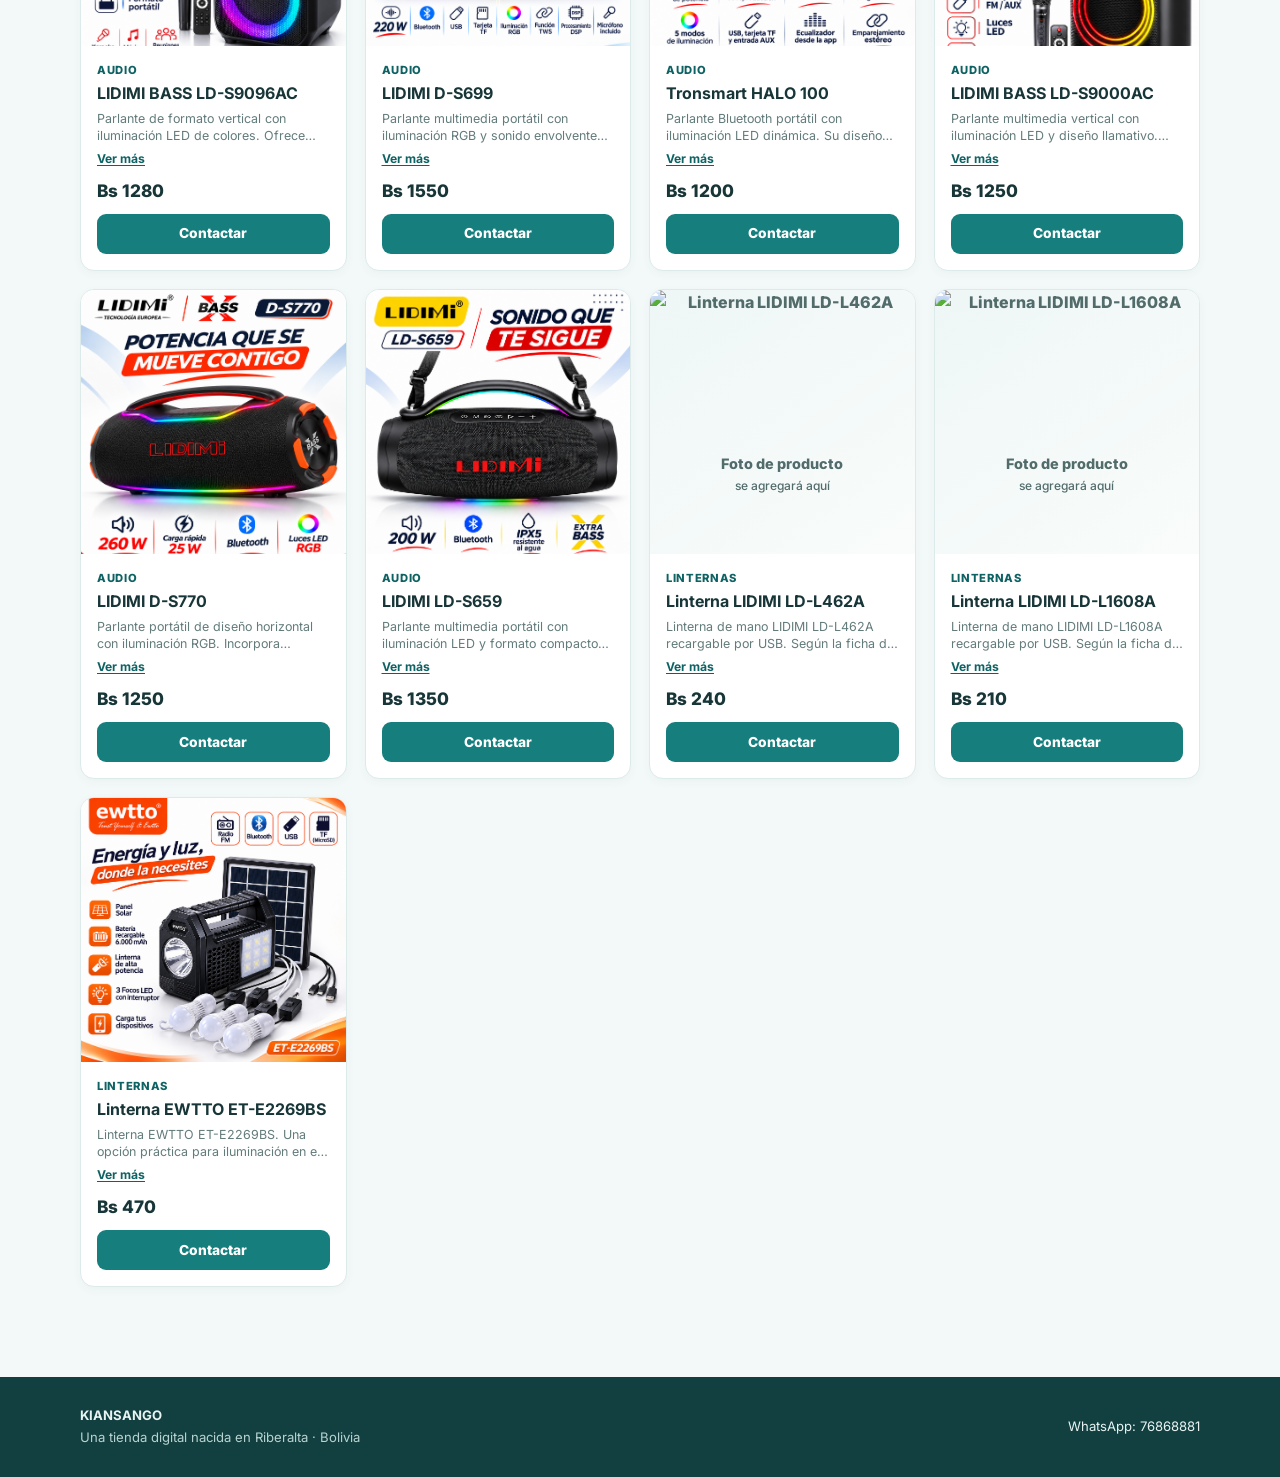
==== commit 48b34417: "Use formal wording in trust section" ====
--- a/index.html
+++ b/index.html
@@ -65,7 +65,7 @@
           <p>Queremos que sepas qué estás comprando y cómo llegará a tus manos.</p>
         </div>
         <div class="trust-grid">
-          <article class="trust-item"><span class="trust-icon">✓</span><div><h3>Información clara</h3><p>Confirmamos contigo el producto, el precio y el plazo estimado antes de pagar.</p></div></article>
+          <article class="trust-item"><span class="trust-icon">✓</span><div><h3>Información transparente</h3><p>Confirmamos contigo el producto, el precio y el plazo estimado antes de pagar.</p></div></article>
           <article class="trust-item"><span class="trust-icon">☏</span><div><h3>Atención directa</h3><p>Resolvemos tus dudas personalmente por WhatsApp.</p></div></article>
           <article class="trust-item"><span class="trust-icon">↗</span><div><h3>Seguimiento de tu pedido</h3><p>Te mantenemos al tanto durante la gestión de tu compra.</p></div></article>
           <article class="trust-item"><span class="trust-icon">⌂</span><div><h3>Entrega coordinada</h3><p>Nos ponemos de acuerdo contigo cuando el producto esté listo.</p></div></article>
--- a/styles.css
+++ b/styles.css
@@ -196,3 +196,26 @@
 }
 .details-link:hover { color: var(--brand); }
 .details-link:focus-visible { outline: 2px solid var(--brand); outline-offset: 3px; border-radius: 2px; }
+
+
+/* Sección de confianza y experiencias */
+.trust-section { padding: 48px 0; background: #f1f8f7; }
+.trust-heading { max-width: 650px; margin: 0 auto 24px; text-align: center; }
+.trust-heading h2 { margin: 5px 0 8px; font-size: clamp(1.5rem, 4vw, 2rem); }
+.trust-heading p { margin: 0; color: var(--muted); }
+.trust-grid { display: grid; grid-template-columns: repeat(2, minmax(0, 1fr)); gap: 12px; }
+.trust-item { display: flex; align-items: flex-start; gap: 11px; padding: 16px 13px; border: 1px solid var(--border); border-radius: 13px; background: white; }
+.trust-icon { flex: 0 0 30px; display: grid; place-items: center; width: 30px; height: 30px; border-radius: 50%; color: white; background: var(--brand); font-weight: 800; }
+.trust-item h3 { margin: 1px 0 4px; font-size: .92rem; }
+.trust-item p { margin: 0; color: var(--muted); font-size: .8rem; line-height: 1.5; }
+.reviews-panel { display: grid; grid-template-columns: 1.2fr .8fr; gap: 20px; align-items: center; margin-top: 22px; padding: 22px; border-radius: 16px; background: white; border: 1px solid var(--border); }
+.reviews-copy h3 { margin: 5px 0 7px; font-size: 1.15rem; }
+.reviews-copy p, .reviews-note p { margin: 0; color: var(--muted); font-size: .86rem; line-height: 1.55; }
+.reviews-note { padding: 16px; border-radius: 12px; background: #f1f8f7; }
+.review-quote { display: block; margin-bottom: 4px; color: var(--brand); font-size: 2rem; font-weight: 800; line-height: 1; }
+.reviews-note a { display: inline-block; margin-top: 10px; color: var(--brand-dark); font-size: .85rem; font-weight: 800; text-decoration: underline; text-underline-offset: 3px; }
+@media (max-width: 600px) {
+  .trust-section { padding: 36px 0; }
+  .trust-grid { grid-template-columns: 1fr; }
+  .reviews-panel { grid-template-columns: 1fr; padding: 16px; }
+}
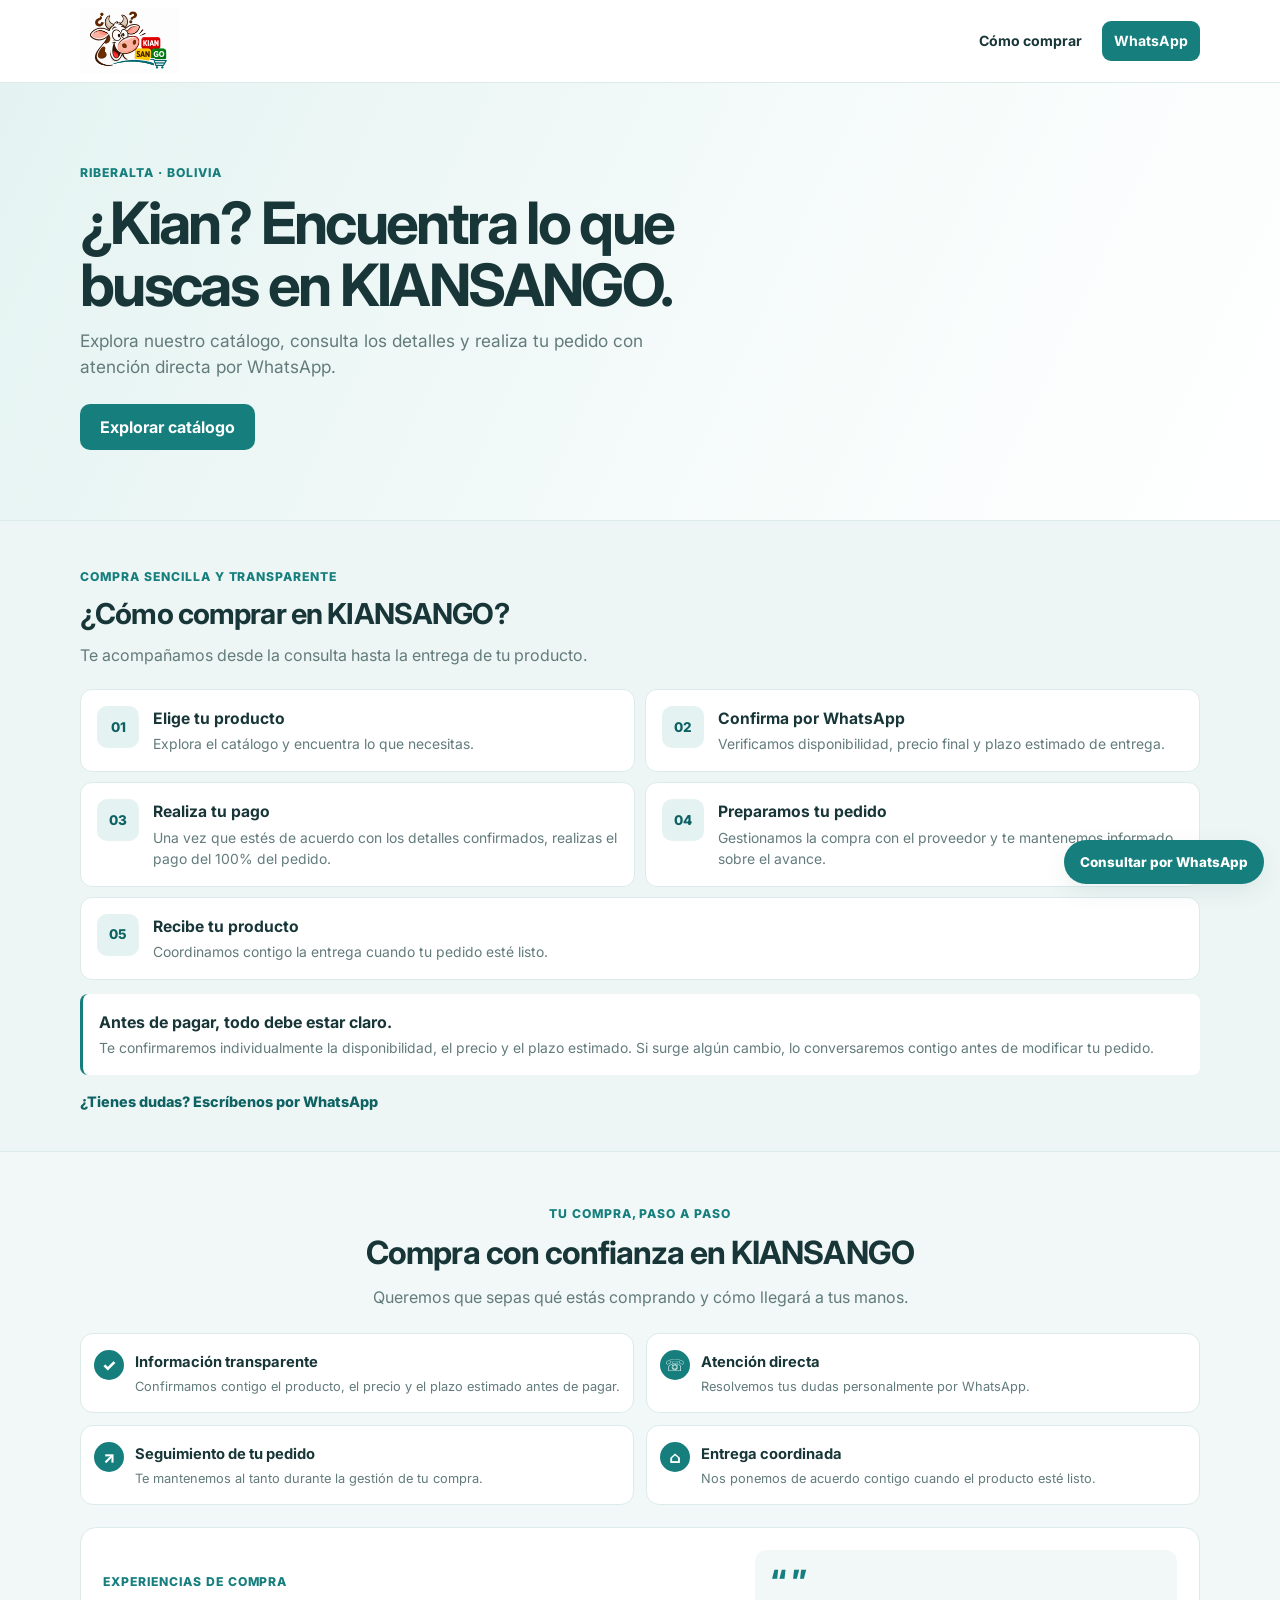
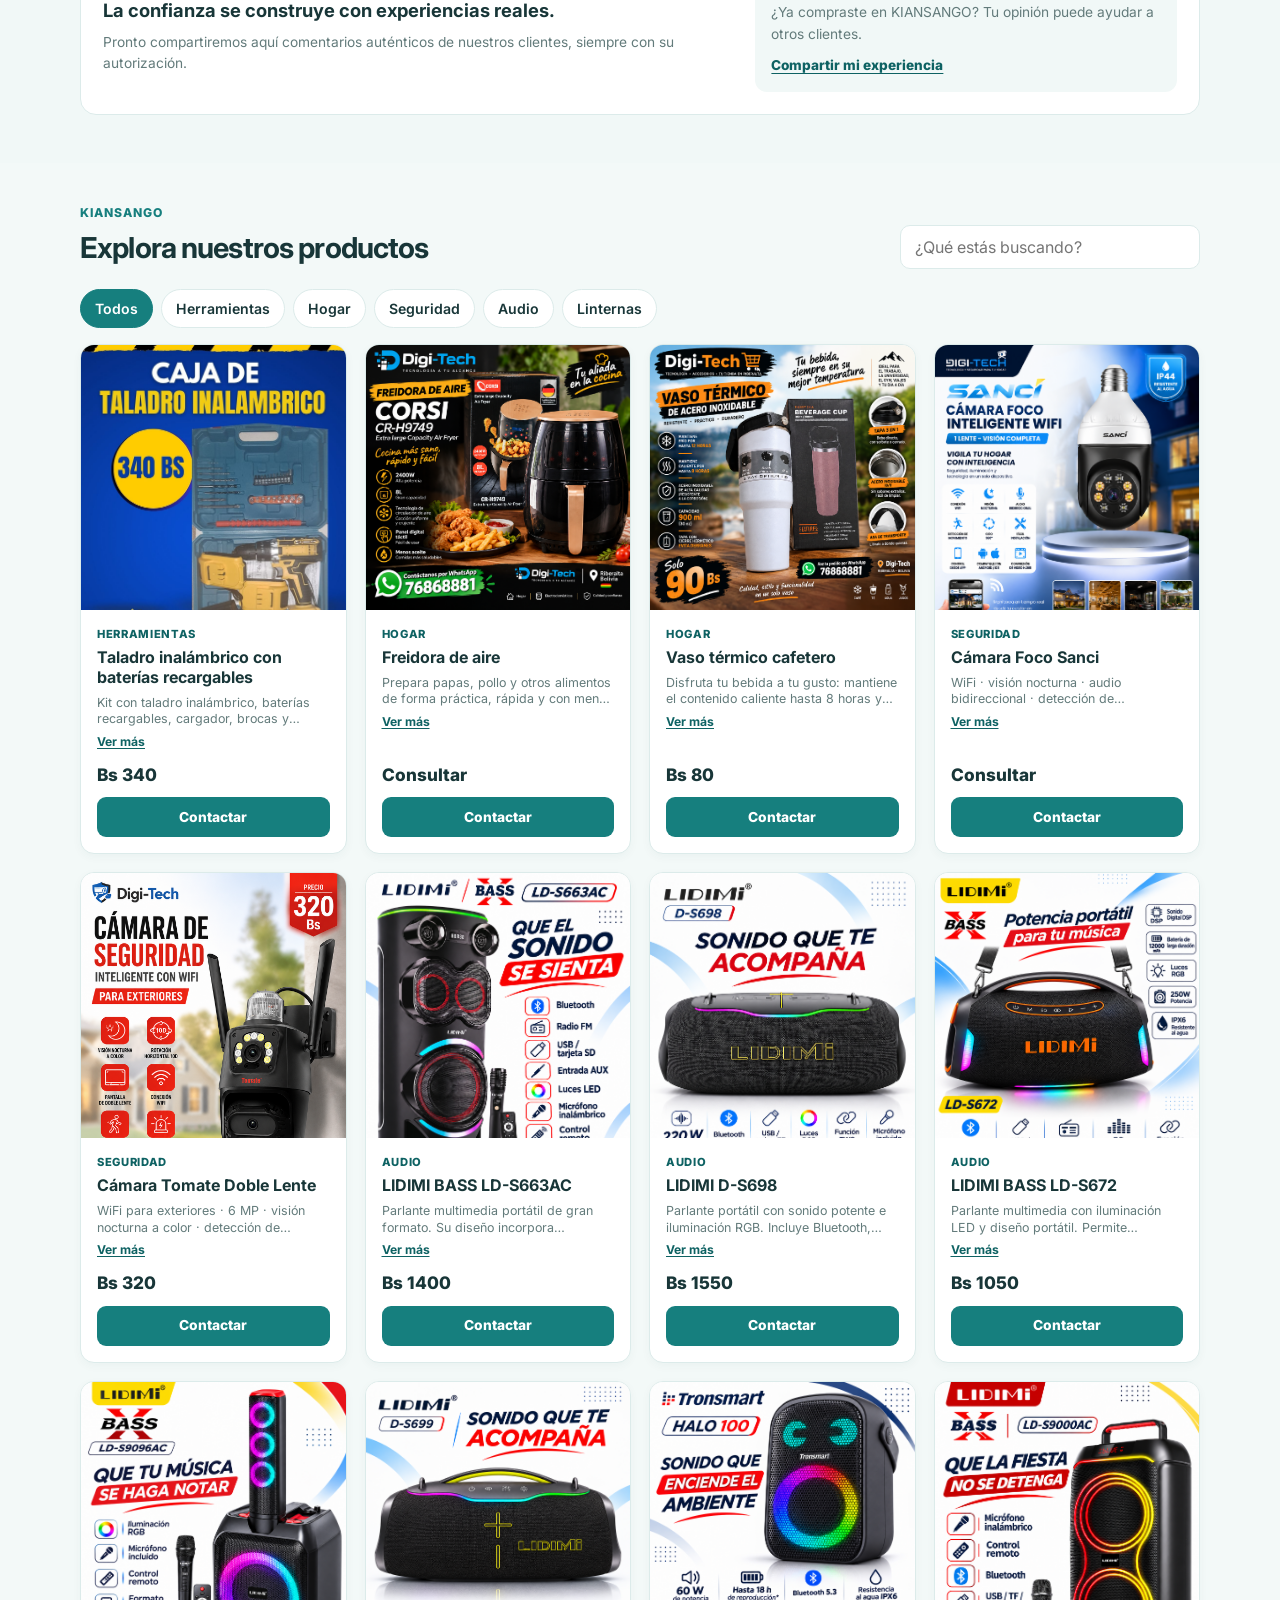
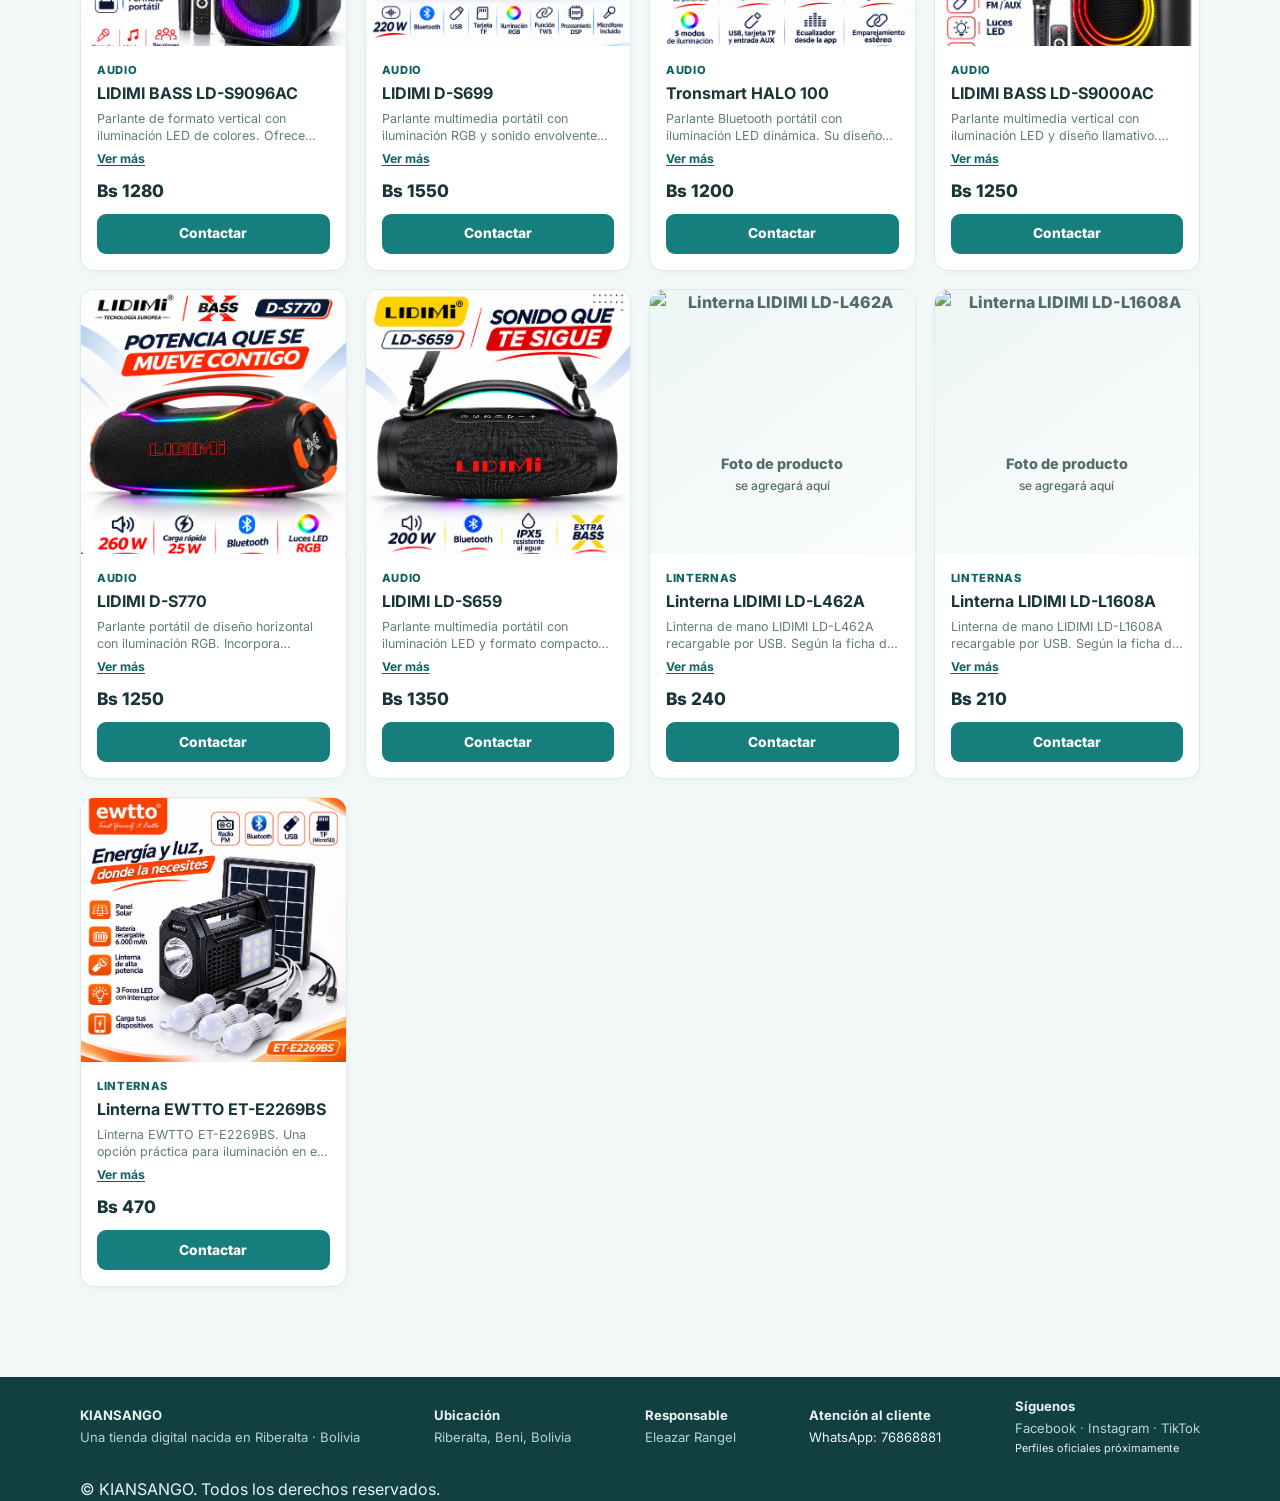
==== commit 61ca93ee: "Add store location and responsible details to footer" ====
--- a/index.html
+++ b/index.html
@@ -102,11 +102,30 @@
 
   <footer class="site-footer">
     <div class="container footer-inner">
-      <div>
+      <div class="footer-brand">
         <strong>KIANSANGO</strong>
         <span>Una tienda digital nacida en Riberalta · Bolivia</span>
       </div>
-      <a href="https://wa.me/59176868881" target="_blank" rel="noopener">WhatsApp: 76868881</a>
+      <div class="footer-column">
+        <strong>Ubicación</strong>
+        <span>Riberalta, Beni, Bolivia</span>
+      </div>
+      <div class="footer-column">
+        <strong>Responsable</strong>
+        <span>Eleazar Rangel</span>
+      </div>
+      <div class="footer-column">
+        <strong>Atención al cliente</strong>
+        <a href="https://wa.me/59176868881" target="_blank" rel="noopener">WhatsApp: 76868881</a>
+      </div>
+      <div class="footer-column footer-social">
+        <strong>Síguenos</strong>
+        <span>Facebook · Instagram · TikTok</span>
+        <small>Perfiles oficiales próximamente</small>
+      </div>
+    </div>
+    <div class="container footer-bottom">
+      <span>© KIANSANGO. Todos los derechos reservados.</span>
     </div>
   </footer>
 
